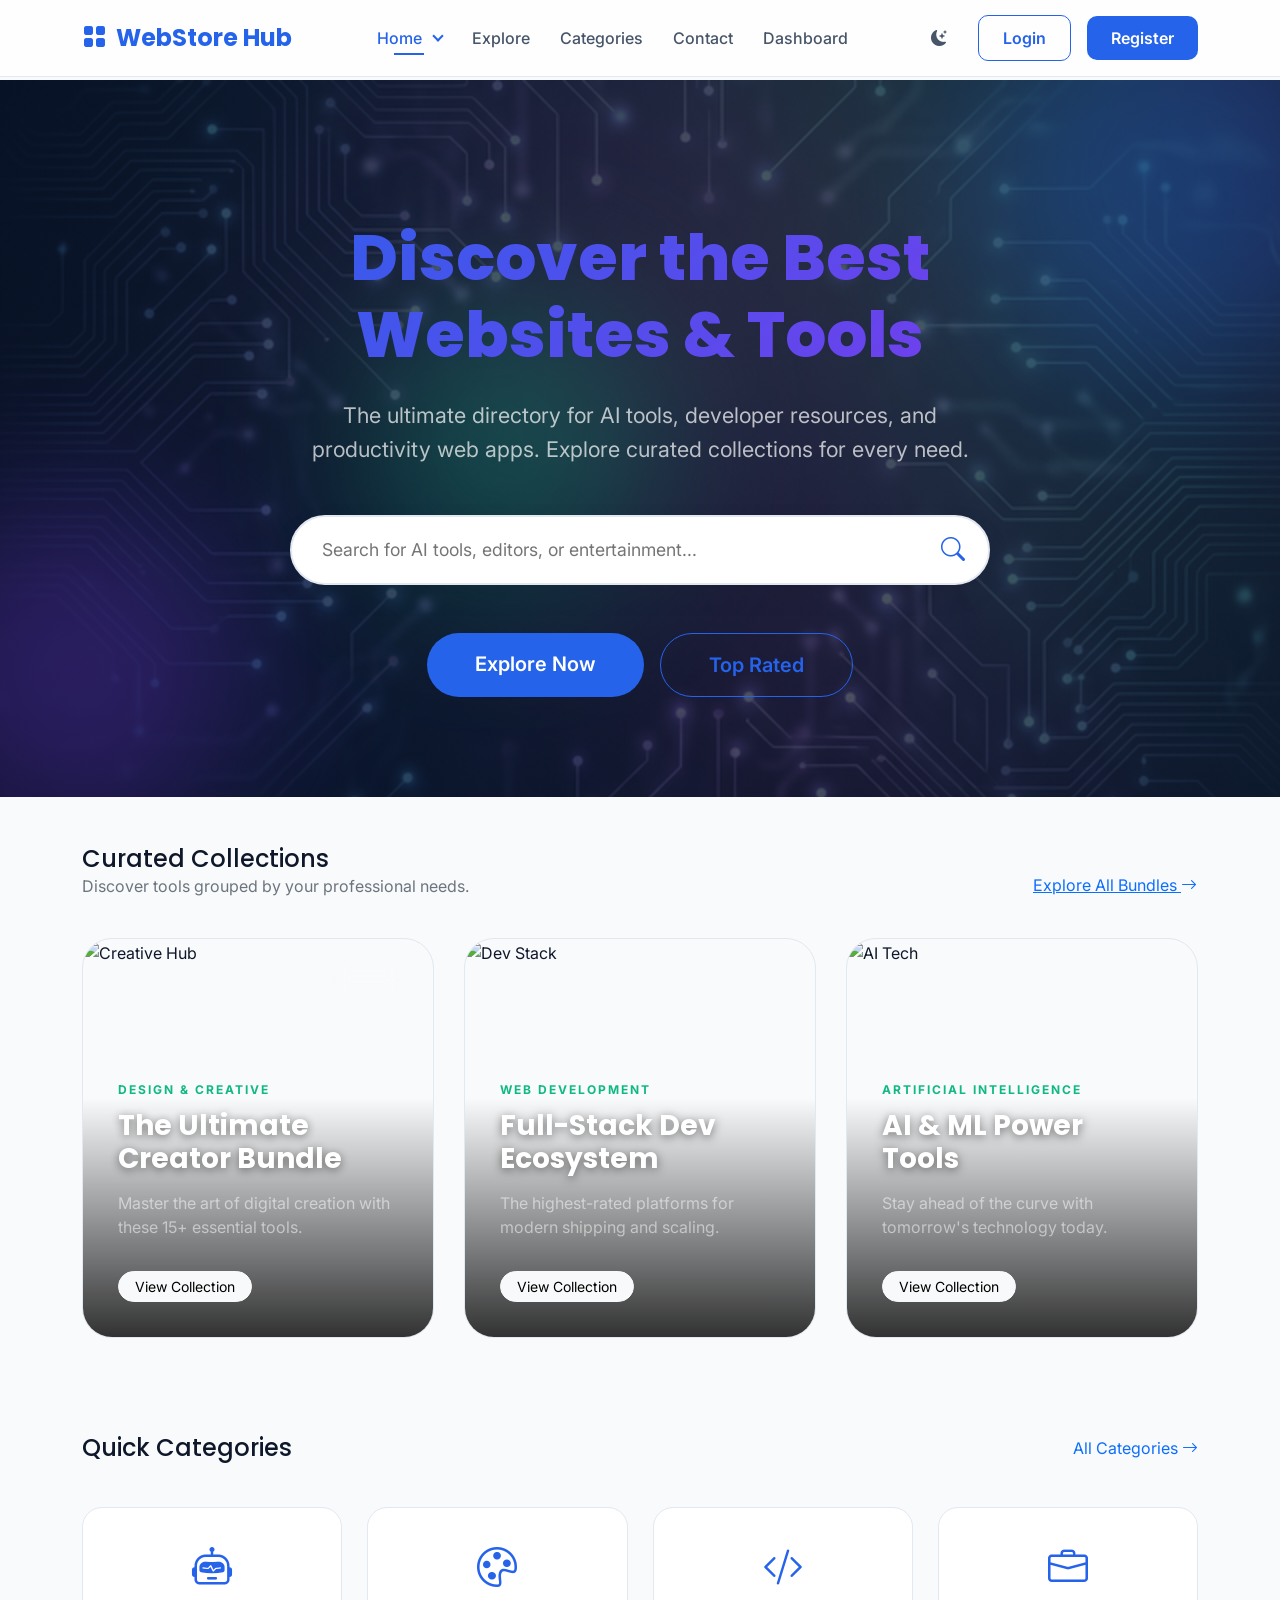
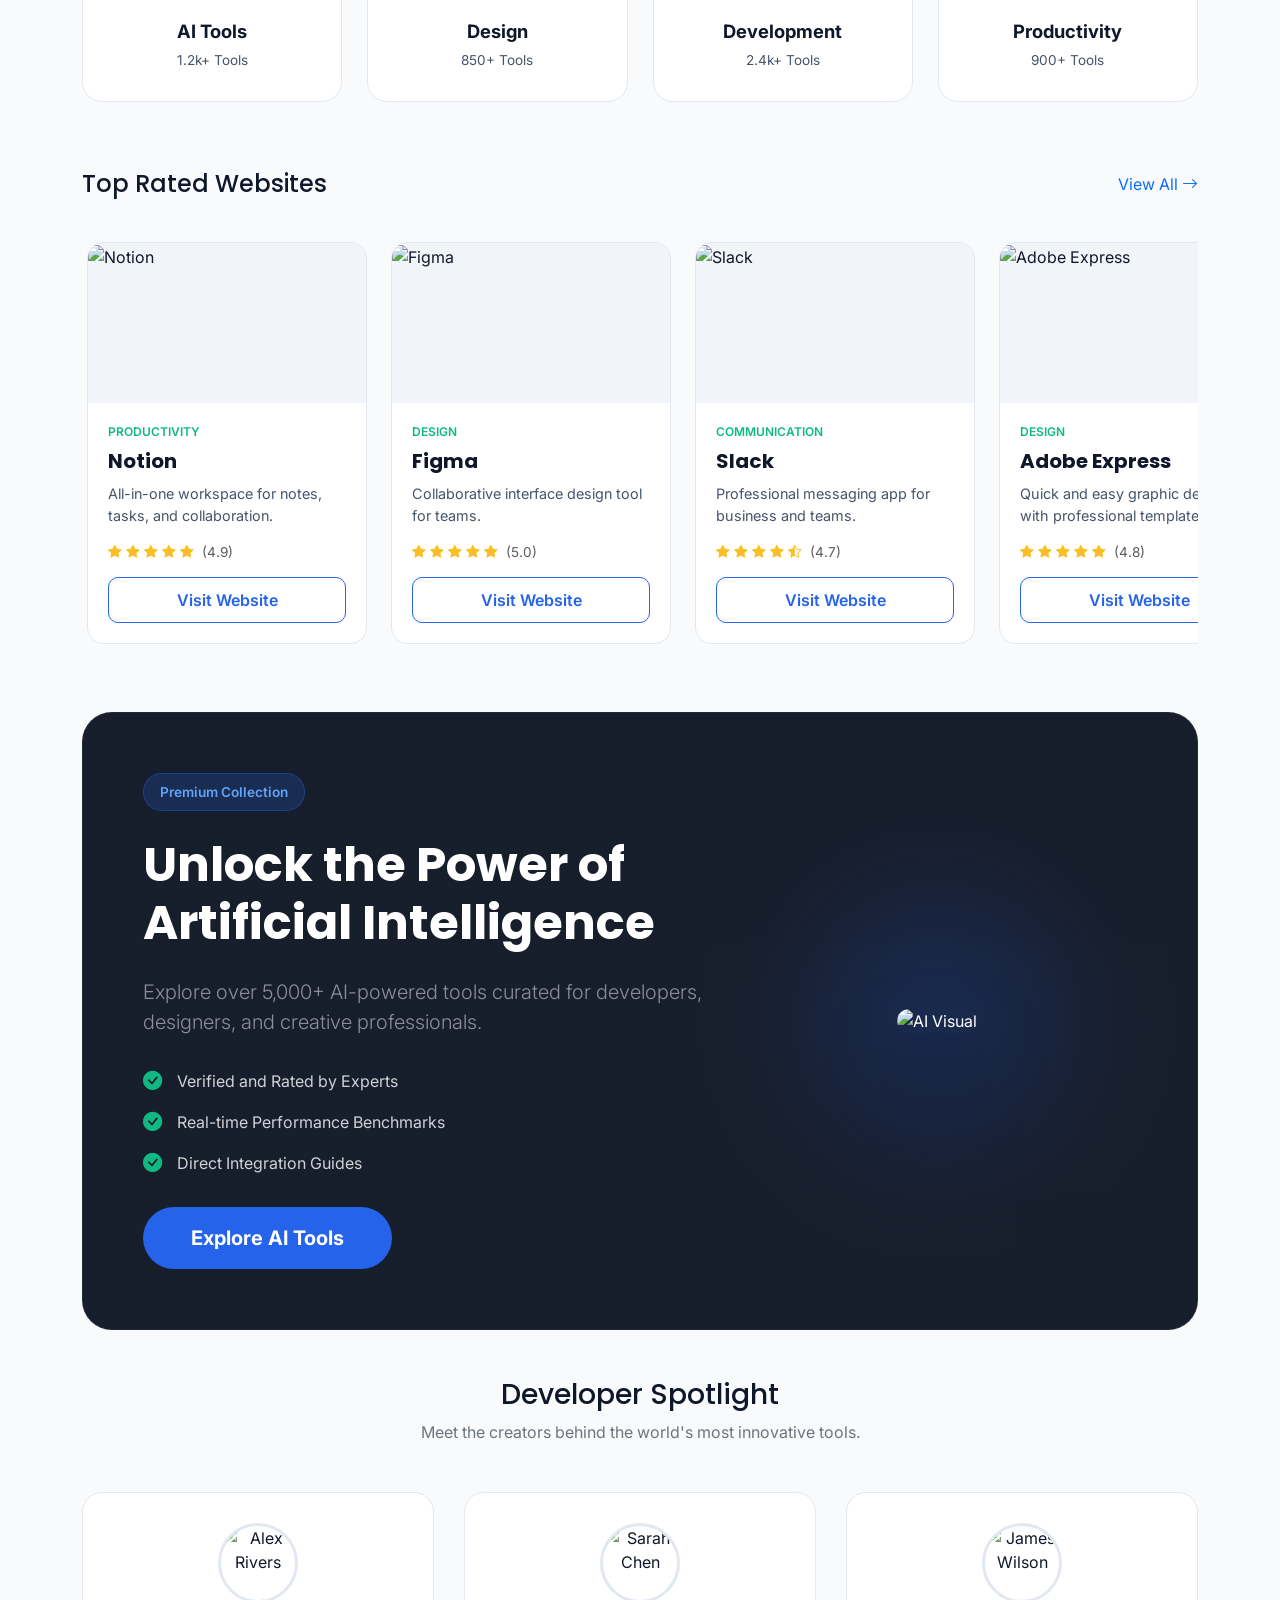
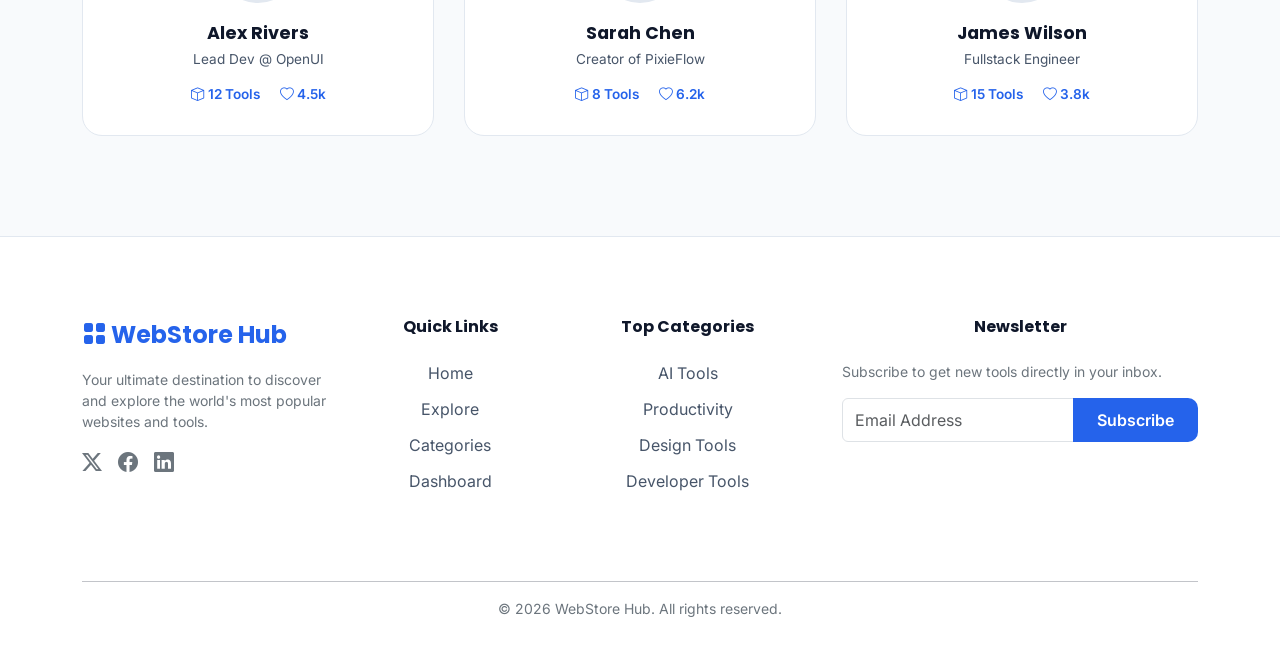
==== index.html @ 959d1f1b "Initial commit of WebStore Hub with Dark Mode and Premium UI" ====
<!DOCTYPE html>
<html lang="en" data-bs-theme="light">
<head>
    <meta charset="UTF-8">
    <meta name="viewport" content="width=device-width, initial-scale=1.0">
    <title>WebStore Hub | Play Store for Websites</title>
    <!-- Bootstrap 5 CSS -->
    <link href="https://cdn.jsdelivr.net/npm/bootstrap@5.3.0/dist/css/bootstrap.min.css" rel="stylesheet">
    <!-- Bootstrap Icons -->
    <link href="https://cdn.jsdelivr.net/npm/bootstrap-icons@1.11.1/font/bootstrap-icons.css" rel="stylesheet">
    <!-- Custom CSS -->
    <link rel="stylesheet" href="assets/css/style.css">
</head>
<body>

    <!-- Header -->
    <nav class="navbar navbar-expand-lg fixed-top">
        <div class="container">
            <a class="navbar-brand" href="index.html">
                <i class="bi bi-grid-fill"></i>
                WebStore Hub
            </a>
            
            <!-- Mobile Toggle -->
            <button class="navbar-toggler border-0" type="button" data-bs-toggle="offcanvas" data-bs-target="#offcanvasNavbar">
                <span class="navbar-toggler-icon"></span>
            </button>

            <!-- Desktop Nav -->
            <div class="collapse navbar-collapse" id="navbarNav">
                <ul class="navbar-nav mx-auto">
                    <li class="nav-item dropdown">
                        <a class="nav-link dropdown-toggle active" href="#" role="button" data-bs-toggle="dropdown" aria-expanded="false">
                            Home
                        </a>
                        <ul class="dropdown-menu border-0 shadow-sm">
                            <li><a class="dropdown-item" href="index.html">Home 1</a></li>
                            <li><a class="dropdown-item" href="home2.html">Home 2</a></li>
                        </ul>
                    </li>
                    <li class="nav-item"><a class="nav-link" href="explore.html">Explore</a></li>
                    <li class="nav-item"><a class="nav-link" href="categories.html">Categories</a></li>
                    <li class="nav-item"><a class="nav-link" href="contact.html">Contact</a></li>
                    <li class="nav-item"><a class="nav-link" href="dashboard.html">Dashboard</a></li>
                </ul>
                <div class="d-flex align-items-center gap-3">
                    <button class="btn btn-link nav-link px-0" id="themeToggle">
                        <i class="bi bi-moon-stars-fill"></i>
                    </button>
                    <a href="login.html" class="btn btn-outline-primary px-4">Login</a>
                    <a href="register.html" class="btn btn-primary px-4">Register</a>
                </div>
            </div>
        </div>
    </nav>

    <!-- Mobile Offcanvas Menu -->
    <div class="offcanvas offcanvas-end" tabindex="-1" id="offcanvasNavbar">
        <div class="offcanvas-header border-bottom">
            <h5 class="offcanvas-title fw-bold">WebStore Hub</h5>
            <button type="button" class="btn-close" data-bs-dismiss="offcanvas"></button>
        </div>
        <div class="offcanvas-body">
            <ul class="navbar-nav justify-content-end flex-grow-1 pe-3 mb-4">
                <li class="nav-item dropdown">
                    <a class="nav-link dropdown-toggle py-3 border-bottom" href="#" role="button" data-bs-toggle="dropdown" aria-expanded="false">
                        Home
                    </a>
                    <ul class="dropdown-menu border-0 shadow-sm bg-light">
                        <li><a class="dropdown-item" href="index.html">Home 1</a></li>
                        <li><a class="dropdown-item" href="home2.html">Home 2</a></li>
                    </ul>
                </li>
                <li class="nav-item"><a class="nav-link py-3 border-bottom" href="explore.html">Explore</a></li>
                <li class="nav-item"><a class="nav-link py-3 border-bottom" href="categories.html">Categories</a></li>
                <li class="nav-item"><a class="nav-link py-3 border-bottom" href="contact.html">Contact</a></li>
                <li class="nav-item"><a class="nav-link py-3 border-bottom" href="dashboard.html">Dashboard</a></li>
            </ul>
            <div class="d-grid gap-2">
                <a href="login.html" class="btn btn-outline-primary">Login</a>
                <a href="register.html" class="btn btn-primary">Register</a>
                <button class="btn btn-outline-secondary" id="offcanvasThemeToggle">
                    <i class="bi bi-moon-stars-fill me-2"></i> Toggle Dark / Light Mode
                </button>
            </div>
        </div>
    </div>

    <!-- Hero Section -->
    <section class="hero-section">
        <div class="blooming-background">
            <div class="bloom-blob blob-1"></div>
            <div class="bloom-blob blob-2"></div>
            <div class="bloom-blob blob-3"></div>
        </div>
        <div class="container zoom-in">
            <h1 class="hero-title">Discover the Best<br>Websites & Tools</h1>
            <p class="hero-subtitle">The ultimate directory for AI tools, developer resources, and productivity web apps. Explore curated collections for every need.</p>
            
            <div class="search-container mb-5">
                <input type="text" class="search-input" placeholder="Search for AI tools, editors, or entertainment...">
                <i class="bi bi-search search-icon"></i>
            </div>
            
            <div class="d-flex justify-content-center gap-3">
                <a href="explore.html" class="btn btn-primary btn-lg px-5 py-3 rounded-pill h6 mb-0">Explore Now</a>
                <button class="btn btn-outline-primary btn-lg px-5 py-3 rounded-pill h6 mb-0">Top Rated</button>
            </div>
        </div>
    </section>

    <!-- Main Content -->
    <main class="container">
        
        <!-- Featured Collections (Replaced Trending) -->
        <section class="py-5 mb-5 reveal">
            <div class="row align-items-end mb-4">
                <div class="col-md-8">
                    <h2 class="h4 m-0">Curated Collections</h2>
                    <p class="text-secondary mb-0">Discover tools grouped by your professional needs.</p>
                </div>
                <div class="col-md-4 text-md-end mt-3 mt-md-0">
                    <a href="explore.html" class="btn btn-link text-primary p-0 fw-600">Explore All Bundles <i class="bi bi-arrow-right"></i></a>
                </div>
            </div>
            
            <div class="collections-grid">
                <!-- Collection 1 -->
                <div class="collection-card">
                    <img src="https://images.unsplash.com/photo-1620641788421-7a1c342ea42e?w=800&auto=format&fit=crop" class="collection-img" alt="Creative Hub">
                    <span class="collection-badge">Popular</span>
                    <div class="collection-overlay">
                        <span class="collection-tag">Design & Creative</span>
                        <h3>The Ultimate Creator Bundle</h3>
                        <p class="text-white-50">Master the art of digital creation with these 15+ essential tools.</p>
                        <div class="d-flex align-items-center gap-2 mt-3">
                            <div class="btn btn-sm btn-light rounded-pill px-3">View Collection</div>
                        </div>
                    </div>
                </div>
                
                <!-- Collection 2 -->
                <div class="collection-card">
                    <img src="https://images.unsplash.com/photo-1555066931-4365d14bab8c?w=800&auto=format&fit=crop" class="collection-img" alt="Dev Stack">
                    <div class="collection-overlay">
                        <span class="collection-tag">Web Development</span>
                        <h3>Full-Stack Dev Ecosystem</h3>
                        <p class="text-white-50">The highest-rated platforms for modern shipping and scaling.</p>
                        <div class="d-flex align-items-center gap-2 mt-3">
                            <div class="btn btn-sm btn-light rounded-pill px-3">View Collection</div>
                        </div>
                    </div>
                </div>

                <!-- Collection 3 -->
                <div class="collection-card">
                    <img src="https://images.unsplash.com/photo-1677442136019-21780ecad995?w=800&auto=format&fit=crop" class="collection-img" alt="AI Tech">
                    <div class="collection-overlay">
                        <span class="collection-tag">Artificial Intelligence</span>
                        <h3>AI & ML Power Tools</h3>
                        <p class="text-white-50">Stay ahead of the curve with tomorrow's technology today.</p>
                        <div class="d-flex align-items-center gap-2 mt-3">
                            <div class="btn btn-sm btn-light rounded-pill px-3">View Collection</div>
                        </div>
                    </div>
                </div>
            </div>
        </section>

        <!-- New Section 1: Quick Categories -->
        <section class="mb-5 reveal">
            <div class="d-flex justify-content-between align-items-center mb-4">
                <h2 class="h4 m-0">Quick Categories</h2>
                <a href="categories.html" class="text-primary fw-600">All Categories <i class="bi bi-arrow-right"></i></a>
            </div>
            <div class="category-grid">
                <a href="#" class="category-card">
                    <i class="bi bi-robot"></i>
                    <div class="category-name">AI Tools</div>
                    <div class="category-count">1.2k+ Tools</div>
                </a>
                <a href="#" class="category-card">
                    <i class="bi bi-palette"></i>
                    <div class="category-name">Design</div>
                    <div class="category-count">850+ Tools</div>
                </a>
                <a href="#" class="category-card">
                    <i class="bi bi-code-slash"></i>
                    <div class="category-name">Development</div>
                    <div class="category-count">2.4k+ Tools</div>
                </a>
                <a href="#" class="category-card">
                    <i class="bi bi-briefcase"></i>
                    <div class="category-name">Productivity</div>
                    <div class="category-count">900+ Tools</div>
                </a>
            </div>
        </section>

        <!-- Top Rated Section -->
        <section class="mb-5 reveal">
            <div class="d-flex justify-content-between align-items-center mb-4">
                <h2 class="h4 m-0">Top Rated Websites</h2>
                <a href="explore.html" class="text-primary fw-600">View All <i class="bi bi-arrow-right"></i></a>
            </div>
            <div class="scroll-container">
                <!-- Card 1 -->
                <div class="website-card" onclick="location.href='website-details.html'">
                    <div class="card-img-wrapper">
                        <img src="https://images.unsplash.com/photo-1581291518633-83b4ebd1d83e?w=500&auto=format&fit=crop" class="card-img-top" alt="Notion">
                    </div>
                    <div class="card-body">
                        <div class="card-category">Productivity</div>
                        <h5 class="card-title">Notion</h5>
                        <p class="card-description">All-in-one workspace for notes, tasks, and collaboration.</p>
                        <div class="rating">
                            <i class="bi bi-star-fill"></i>
                            <i class="bi bi-star-fill"></i>
                            <i class="bi bi-star-fill"></i>
                            <i class="bi bi-star-fill"></i>
                            <i class="bi bi-star-fill"></i>
                            <span class="text-muted ms-1">(4.9)</span>
                        </div>
                        <button class="btn btn-outline-primary w-100">Visit Website</button>
                    </div>
                </div>
                <!-- Card 2 -->
                <div class="website-card" onclick="location.href='website-details.html'">
                    <div class="card-img-wrapper">
                        <img src="https://images.unsplash.com/photo-1611162617213-7d7a39e9b1d7?w=500&auto=format&fit=crop" class="card-img-top" alt="Figma">
                    </div>
                    <div class="card-body">
                        <div class="card-category">Design</div>
                        <h5 class="card-title">Figma</h5>
                        <p class="card-description">Collaborative interface design tool for teams.</p>
                        <div class="rating">
                            <i class="bi bi-star-fill"></i>
                            <i class="bi bi-star-fill"></i>
                            <i class="bi bi-star-fill"></i>
                            <i class="bi bi-star-fill"></i>
                            <i class="bi bi-star-fill"></i>
                            <span class="text-muted ms-1">(5.0)</span>
                        </div>
                        <button class="btn btn-outline-primary w-100">Visit Website</button>
                    </div>
                </div>
                <!-- Card 3 -->
                <div class="website-card" onclick="location.href='website-details.html'">
                    <div class="card-img-wrapper">
                        <img src="https://images.unsplash.com/photo-1563986768609-322da13575f3?w=500&auto=format&fit=crop" class="card-img-top" alt="Slack">
                    </div>
                    <div class="card-body">
                        <div class="card-category">Communication</div>
                        <h5 class="card-title">Slack</h5>
                        <p class="card-description">Professional messaging app for business and teams.</p>
                        <div class="rating">
                            <i class="bi bi-star-fill"></i>
                            <i class="bi bi-star-fill"></i>
                            <i class="bi bi-star-fill"></i>
                            <i class="bi bi-star-fill"></i>
                            <i class="bi bi-star-half"></i>
                            <span class="text-muted ms-1">(4.7)</span>
                        </div>
                        <button class="btn btn-outline-primary w-100">Visit Website</button>
                    </div>
                </div>
                <!-- Card 4 -->
                <div class="website-card" onclick="location.href='website-details.html'">
                    <div class="card-img-wrapper">
                        <img src="https://images.unsplash.com/photo-1626785774573-4b799315345d?w=500&auto=format&fit=crop" class="card-img-top" alt="Adobe Express">
                    </div>
                    <div class="card-body">
                        <div class="card-category">Design</div>
                        <h5 class="card-title">Adobe Express</h5>
                        <p class="card-description">Quick and easy graphic design with professional templates.</p>
                        <div class="rating">
                            <i class="bi bi-star-fill"></i>
                            <i class="bi bi-star-fill"></i>
                            <i class="bi bi-star-fill"></i>
                            <i class="bi bi-star-fill"></i>
                            <i class="bi bi-star-fill"></i>
                            <span class="text-muted ms-1">(4.8)</span>
                        </div>
                        <button class="btn btn-outline-primary w-100">Visit Website</button>
                    </div>
                </div>
                <!-- Card 5 -->
                <div class="website-card" onclick="location.href='website-details.html'">
                    <div class="card-img-wrapper">
                        <img src="https://images.unsplash.com/photo-1614680376593-902f74cf0d41?w=500&auto=format&fit=crop" class="card-img-top" alt="Spotify">
                    </div>
                    <div class="card-body">
                        <div class="card-category">Entertainment</div>
                        <h5 class="card-title">Spotify</h5>
                        <p class="card-description">Digital music service giving you access to millions of songs.</p>
                        <div class="rating">
                            <i class="bi bi-star-fill"></i>
                            <i class="bi bi-star-fill"></i>
                            <i class="bi bi-star-fill"></i>
                            <i class="bi bi-star-fill"></i>
                            <i class="bi bi-star-fill"></i>
                            <span class="text-muted ms-1">(4.9)</span>
                        </div>
                        <button class="btn btn-outline-primary w-100">Visit Website</button>
                    </div>
                </div>
            </div>
        </section>

        <!-- New Section 2: AI Feature Showcase -->
        <section class="mb-5 reveal">
            <div class="ai-showcase">
                <div class="showcase-visual"></div>
                <div class="row align-items-center position-relative" style="z-index: 2;">
                    <div class="col-lg-7">
                        <div class="ai-showcase-content">
                            <span class="showcase-badge">Premium Collection</span>
                            <h2>Unlock the Power of Artificial Intelligence</h2>
                            <p class="lead text-white-50">Explore over 5,000+ AI-powered tools curated for developers, designers, and creative professionals.</p>
                            <ul class="ai-feature-list">
                                <li><i class="bi bi-check-circle-fill"></i> Verified and Rated by Experts</li>
                                <li><i class="bi bi-check-circle-fill"></i> Real-time Performance Benchmarks</li>
                                <li><i class="bi bi-check-circle-fill"></i> Direct Integration Guides</li>
                            </ul>
                            <a href="explore.html" class="btn btn-primary btn-lg px-5 py-3 rounded-pill fw-bold">Explore AI Tools</a>
                        </div>
                    </div>
                    <div class="col-lg-5 text-center mt-5 mt-lg-0">
                        <div class="ai-image-container">
                            <img src="https://images.unsplash.com/photo-1675271591211-126ad94e495d?w=800&auto=format&fit=crop" alt="AI Visual" class="img-fluid floating-ai-img">
                            <div class="ai-glow-orb"></div>
                        </div>
                    </div>
                </div>
            </div>
        </section>


        <!-- New Section 3: Developer Spotlight -->
        <section class="mb-5 reveal">
            <div class="text-center mb-5">
                <h2 class="h3">Developer Spotlight</h2>
                <p class="text-secondary">Meet the creators behind the world's most innovative tools.</p>
            </div>
            <div class="spotlight-grid">
                <div class="creator-card float-spotlight">
                    <img src="https://images.unsplash.com/photo-1507003211169-0a1dd7228f2d?w=200&auto=format&fit=crop" class="creator-img" alt="Alex Rivers">
                    <h5 class="creator-name">Alex Rivers</h5>
                    <p class="creator-role">Lead Dev @ OpenUI</p>
                    <div class="creator-stats">
                        <span><i class="bi bi-box"></i> 12 Tools</span>
                        <span><i class="bi bi-heart"></i> 4.5k</span>
                    </div>
                </div>
                <div class="creator-card float-spotlight" style="animation-delay: -2s;">
                    <img src="https://images.unsplash.com/photo-1573496359142-b8d87734a5a2?w=200&auto=format&fit=crop" class="creator-img" alt="Sarah Chen">
                    <h5 class="creator-name">Sarah Chen</h5>
                    <p class="creator-role">Creator of PixieFlow</p>
                    <div class="creator-stats">
                        <span><i class="bi bi-box"></i> 8 Tools</span>
                        <span><i class="bi bi-heart"></i> 6.2k</span>
                    </div>
                </div>
                <div class="creator-card float-spotlight" style="animation-delay: -4s;">
                    <img src="https://images.unsplash.com/photo-1519085360753-af0119f7cbe7?w=200&auto=format&fit=crop" class="creator-img" alt="James Wilson">
                    <h5 class="creator-name">James Wilson</h5>
                    <p class="creator-role">Fullstack Engineer</p>
                    <div class="creator-stats">
                        <span><i class="bi bi-box"></i> 15 Tools</span>
                        <span><i class="bi bi-heart"></i> 3.8k</span>
                    </div>
                </div>
            </div>
        </section>
    </main>

    <!-- Footer -->
    <footer>
        <div class="container">
            <div class="row">
                <div class="col-lg-3 col-md-6 mb-4">
                    <a class="navbar-brand mb-3 d-inline-block" href="#">
                        <i class="bi bi-grid-fill"></i> WebStore Hub
                    </a>
                    <p class="text-secondary small">Your ultimate destination to discover and explore the world's most popular websites and tools.</p>
                    <div class="d-flex gap-3 fs-5 mt-3">
                        <a href="#" class="text-secondary"><i class="bi bi-twitter-x"></i></a>
                        <a href="#" class="text-secondary"><i class="bi bi-facebook"></i></a>
                        <a href="#" class="text-secondary"><i class="bi bi-linkedin"></i></a>
                    </div>
                </div>
                <div class="col-lg-2 col-md-6 mb-4">
                    <h5 class="footer-heading">Quick Links</h5>
                    <ul class="footer-links">
                        <li><a href="index.html">Home</a></li>
                        <li><a href="explore.html">Explore</a></li>
                        <li><a href="categories.html">Categories</a></li>
                        <li><a href="dashboard.html">Dashboard</a></li>
                    </ul>
                </div>
                <div class="col-lg-3 col-md-6 mb-4">
                    <h5 class="footer-heading">Top Categories</h5>
                    <ul class="footer-links">
                        <li><a href="#">AI Tools</a></li>
                        <li><a href="#">Productivity</a></li>
                        <li><a href="#">Design Tools</a></li>
                        <li><a href="#">Developer Tools</a></li>
                    </ul>
                </div>
                <div class="col-lg-4 col-md-6 mb-4">
                    <h5 class="footer-heading">Newsletter</h5>
                    <p class="text-secondary small mb-3">Subscribe to get new tools directly in your inbox.</p>
                    <div class="input-group mb-3">
                        <input type="text" class="form-control" placeholder="Email Address">
                        <button class="btn btn-primary" type="button">Subscribe</button>
                    </div>
                </div>
            </div>
            <hr class="mt-5 border-color">
            <p class="text-center text-secondary small mb-0">© 2026 WebStore Hub. All rights reserved.</p>
        </div>
    </footer>

    <!-- Back to Top -->
    <a href="#" class="back-to-top" id="backToTop">
        <i class="bi bi-chevron-up"></i>
    </a>

    <!-- Bootstrap Bundle JS -->
    <script src="https://cdn.jsdelivr.net/npm/bootstrap@5.3.0/dist/js/bootstrap.bundle.min.js"></script>
    <!-- Custom JS -->
    <script src="assets/js/main.js"></script>
</body>
</html>
---- assets/css/style.css ----
/* 
  WebStore Hub - Premium CSS 
  Theme: Play Store for Websites
  Author: Senior Frontend Developer
*/

@import url('https://fonts.googleapis.com/css2?family=Inter:wght@400;500;600&family=Poppins:wght@600;700&display=swap');

:root {
    /* Brand Colors */
    --brand-primary: #2563EB;
    --brand-secondary: #10B981;
    --brand-accent: #7C3AED;
    
    /* Light Mode */
    --bg-color: #F8FAFC;
    --card-bg: #FFFFFF;
    --border-color: #E2E8F0;
    --text-primary: #0F172A;
    --text-secondary: #475569;
    --nav-bg: rgba(255, 255, 255, 0.8);
    
    /* Spacing */
    --section-padding: 80px 0;
    --card-radius: 16px;
    --transition: all 0.3s cubic-bezier(0.4, 0, 0.2, 1);
}

.glass-card {
    background: var(--card-bg);
    border: 1px solid var(--border-color);
    border-radius: 24px;
    padding: 30px;
    transition: var(--transition);
}

[data-bs-theme="dark"] .glass-card {
    background: rgba(255, 255, 255, 0.03);
    backdrop-filter: blur(10px);
    border: 1px solid rgba(255, 255, 255, 0.05);
}

.glass-card:hover {
    transform: translateY(-10px);
    border-color: var(--brand-primary);
    box-shadow: 0 20px 40px rgba(0,0,0,0.2);
}

[data-bs-theme="dark"] {
    --bg-color: #0B1220;
    --card-bg: #111827;
    --border-color: #1F2937;
    --text-primary: #E5E7EB;
    --text-secondary: #94A3B8;
    --nav-bg: rgba(11, 18, 32, 0.8);
}

/* Fix Bootstrap subtle backgrounds in dark mode */
[data-bs-theme="dark"] .bg-light-subtle,
[data-bs-theme="dark"] .bg-dark-subtle {
    background-color: var(--bg-color) !important;
    border-top: 1px solid var(--border-color);
    border-bottom: 1px solid var(--border-color);
}

/* Global Form Visibility Fix for Dark Mode */
[data-bs-theme="dark"] .form-control,
[data-bs-theme="dark"] .form-select {
    background-color: rgba(255, 255, 255, 0.05) !important;
    border: 1px solid rgba(255, 255, 255, 0.1) !important;
    color: #FFFFFF !important;
}

[data-bs-theme="dark"] .form-control::placeholder {
    color: rgba(255, 255, 255, 0.5) !important;
}

[data-bs-theme="dark"] .form-control:focus,
[data-bs-theme="dark"] .form-select:focus {
    background-color: rgba(255, 255, 255, 0.08) !important;
    border-color: var(--brand-primary) !important;
    box-shadow: 0 0 0 0.25rem rgba(37, 99, 235, 0.25) !important;
}

/* Base Styles */
html, body {
    overflow-x: hidden;
    width: 100%;
}

body {
    font-family: 'Inter', sans-serif;
    background-color: var(--bg-color);
    color: var(--text-primary);
    transition: var(--transition);
    padding-top: 80px; /* Padding for fixed navbar */
}

.navbar {
    position: fixed;
    top: 0;
    left: 0;
    width: 100%;
}

h1, h2, h3, h4, h5, h6 {
    font-family: 'Poppins', sans-serif;
    font-weight: 700;
}

a {
    text-decoration: none;
    transition: var(--transition);
}

/* Header */
.navbar {
    background-color: var(--nav-bg);
    backdrop-filter: blur(10px);
    border-bottom: 1px solid var(--border-color);
    padding: 15px 0;
    z-index: 1050;
}

.navbar-brand {
    font-family: 'Poppins', sans-serif;
    font-weight: 700;
    font-size: 1.5rem;
    color: var(--brand-primary) !important;
    display: flex;
    align-items: center;
    gap: 10px;
}

.nav-link {
    font-weight: 500;
    color: var(--text-secondary) !important;
    position: relative;
    padding: 10px 15px !important;
    transition: var(--transition);
}

.nav-link::before {
    content: '';
    position: absolute;
    bottom: 5px;
    left: 50%;
    width: 0;
    height: 2px;
    background-color: var(--brand-primary);
    transition: var(--transition);
    transform: translateX(-50%);
}

.nav-link:hover::before, .nav-link.active::before {
    width: 30px;
}

.nav-link:hover, .nav-link.active {
    color: var(--brand-primary) !important;
}

/* Dropdown specific fixes */
.dropdown-toggle::after {
    display: inline-block;
    margin-left: 0.5em;
    vertical-align: 0.255em;
    content: "";
    border: none;
    width: 8px;
    height: 8px;
    border-right: 2px solid currentColor;
    border-bottom: 2px solid currentColor;
    transform: rotate(45deg);
    transition: transform 0.3s ease;
}

.dropdown-toggle.show::after {
    transform: rotate(-135deg) translateY(-2px) translateX(-2px);
}

.btn-primary {
    background-color: var(--brand-primary);
    border: none;
    padding: 10px 24px;
    border-radius: 10px;
    font-weight: 600;
    transition: var(--transition);
}

.btn-primary:hover {
    background-color: #1d4ed8;
    transform: translateY(-3px) scale(1.05);
    box-shadow: 0 10px 20px rgba(37, 99, 235, 0.3);
}

.btn-outline-primary {
    border-color: var(--brand-primary);
    color: var(--brand-primary);
    padding: 10px 24px;
    border-radius: 10px;
    font-weight: 600;
    transition: var(--transition);
}

.btn-outline-primary:hover {
    background-color: var(--brand-primary);
    border-color: var(--brand-primary);
    color: white !important;
    transform: translateY(-3px) scale(1.05);
    box-shadow: 0 10px 20px rgba(37, 99, 235, 0.2);
}

/* Hero Section */
/* Hero Section */
.hero-section {
    padding: 140px 0 100px;
    text-align: center;
    position: relative;
    overflow: hidden;
    background: linear-gradient(rgba(11, 18, 32, 0.7), rgba(11, 18, 32, 0.7)), 
                url('../images/hero_tech_bg.png');
    background-size: cover;
    background-position: center;
    background-attachment: fixed;
}

.blooming-background {
    position: absolute;
    top: 0;
    left: 0;
    width: 100%;
    height: 100%;
    z-index: 1;
    overflow: hidden;
    pointer-events: none;
}

.bloom-blob {
    position: absolute;
    border-radius: 50%;
    filter: blur(80px);
    opacity: 0.3;
    animation: bloom 12s infinite alternate ease-in-out;
}

.blob-1 {
    width: 400px;
    height: 400px;
    background: var(--brand-primary);
    top: -100px;
    right: -100px;
    animation-delay: 0s;
}

.blob-2 {
    width: 350px;
    height: 350px;
    background: var(--brand-accent);
    bottom: -50px;
    left: -100px;
    animation-delay: -4s;
}

.blob-3 {
    width: 300px;
    height: 300px;
    background: var(--brand-secondary);
    top: 50%;
    left: 40%;
    transform: translate(-50%, -50%);
    animation-delay: -8s;
}

@keyframes bloom {
    0% { transform: scale(1) translate(0, 0); opacity: 0.2; }
    50% { transform: scale(1.3) translate(20px, -30px); opacity: 0.4; }
    100% { transform: scale(1) translate(-20px, 30px); opacity: 0.2; }
}

.hero-section .container {
    position: relative;
    z-index: 2;
}

.hero-title {
    font-size: 4rem;
    line-height: 1.2;
    font-weight: 800;
    margin-bottom: 24px;
    background: linear-gradient(135deg, var(--brand-primary), var(--brand-accent), var(--brand-secondary));
    background-size: 200% auto;
    background-clip: text;
    -webkit-background-clip: text;
    -webkit-text-fill-color: transparent;
    animation: gradientText 8s linear infinite;
}

@keyframes gradientText {
    0% { background-position: 0% 50%; }
    50% { background-position: 100% 50%; }
    100% { background-position: 0% 50%; }
}

.hero-subtitle {
    font-size: 1.35rem;
    color: rgba(255, 255, 255, 0.7);
    max-width: 700px;
    margin: 0 auto 48px;
    line-height: 1.6;
}

/* Glassmorphism for Hero Search */
.search-container {
    max-width: 750px;
    margin: 0 auto;
    position: relative;
    backdrop-filter: blur(10px);
    border-radius: 50px;
}

.search-input {
    width: 100%;
    padding: 22px 35px;
    padding-right: 70px;
    border-radius: 50px;
    border: 1px solid rgba(255, 255, 255, 0.2);
    background-color: rgba(255, 255, 255, 0.5);
    color: var(--text-primary);
    font-size: 1.15rem;
    box-shadow: 0 15px 35px rgba(0,0,0,0.05);
    transition: var(--transition);
}

[data-bs-theme="dark"] .search-input {
    background-color: rgba(255, 255, 255, 0.05);
    border-color: rgba(255, 255, 255, 0.1);
    color: #FFFFFF;
}

.search-input:focus {
    outline: none;
    background-color: var(--card-bg);
    border-color: var(--brand-primary);
    box-shadow: 0 15px 40px rgba(37, 99, 235, 0.15);
}

.search-container {
    max-width: 700px;
    margin: 0 auto;
    position: relative;
}

.search-input {
    width: 100%;
    padding: 20px 30px;
    padding-right: 60px;
    border-radius: 50px;
    border: 2px solid var(--border-color);
    background-color: var(--card-bg);
    color: var(--text-primary);
    font-size: 1.1rem;
    box-shadow: 0 10px 30px rgba(0,0,0,0.05);
    transition: var(--transition);
}

.search-input:focus {
    outline: none;
    border-color: var(--brand-primary);
    box-shadow: 0 10px 30px rgba(37, 99, 235, 0.1);
}

.search-icon {
    position: absolute;
    right: 25px;
    top: 50%;
    transform: translateY(-50%);
    color: var(--brand-primary);
    font-size: 1.5rem;
}

/* Horizontal Scroll Rows (Play Store Style) */
.scroll-container {
    display: flex;
    overflow-x: auto;
    gap: 24px;
    padding: 20px 5px;
    scrollbar-width: none; /* Firefox */
    -ms-overflow-style: none; /* IE/Edge */
}

.scroll-container::-webkit-scrollbar {
    display: none; /* Chrome/Safari */
}

.website-card {
    min-width: 280px;
    max-width: 280px;
    background-color: var(--card-bg);
    border: 1px solid var(--border-color);
    border-radius: var(--card-radius);
    overflow: hidden;
    transition: var(--transition);
    cursor: pointer;
}

/* When inside a Bootstrap grid column, cards must fill the column width */
[class*="col-"] .website-card {
    min-width: 0;
    max-width: 100%;
    width: 100%;
}

.website-card:hover {
    transform: translateY(-10px);
    box-shadow: 0 20px 40px rgba(0,0,0,0.1);
    border-color: var(--brand-primary);
}

.card-img-wrapper {
    width: 100%;
    height: 160px;
    overflow: hidden;
    position: relative;
    background-color: #f1f5f9;
}

.card-img-top {
    width: 100%;
    height: 100%;
    object-fit: cover;
    transition: transform 0.6s cubic-bezier(0.165, 0.84, 0.44, 1);
}

.website-card:hover .card-img-top {
    transform: scale(1.1);
}

.card-img-wrapper::after {
    content: '';
    position: absolute;
    top: 0;
    left: 0;
    width: 100%;
    height: 100%;
    background: linear-gradient(to bottom, transparent, rgba(0,0,0,0.1));
    opacity: 0;
    transition: opacity 0.3s ease;
}

.website-card:hover .card-img-wrapper::after {
    opacity: 1;
}

.card-body {
    padding: 20px;
}

.card-category {
    font-size: 0.75rem;
    font-weight: 600;
    text-transform: uppercase;
    color: var(--brand-secondary);
    margin-bottom: 8px;
}

.card-title {
    font-size: 1.25rem;
    margin-bottom: 10px;
}

.card-description {
    font-size: 0.9rem;
    color: var(--text-secondary);
    margin-bottom: 15px;
    display: -webkit-box;
    -webkit-line-clamp: 2;
    line-clamp: 2;
    -webkit-box-orient: vertical;
    overflow: hidden;
}

.rating {
    color: #fbbf24;
    font-size: 0.85rem;
    margin-bottom: 15px;
}

/* Animations */
.reveal {
    opacity: 0;
    transform: translateY(30px);
    transition: all 0.8s ease-out;
}

.reveal.active {
    opacity: 1;
    transform: translateY(0);
}

.fade-in { animation: fadeIn 1s ease-in; }
.slide-up { animation: slideUp 0.8s ease-out; }
.zoom-in { animation: zoomIn 0.6s ease-out; }

@keyframes fadeIn {
    from { opacity: 0; }
    to { opacity: 1; }
}

@keyframes slideUp {
    from { opacity: 0; transform: translateY(50px); }
    to { opacity: 1; transform: translateY(0); }
}

@keyframes zoomIn {
    from { opacity: 0; transform: scale(0.9); }
    to { opacity: 1; transform: scale(1); }
}

/* Footer */
footer {
    padding: 80px 0 40px;
    background-color: var(--card-bg);
    border-top: 1px solid var(--border-color);
    margin-top: 100px;
}

.footer-heading {
    font-size: 1rem;
    margin-bottom: 25px;
    text-align: center;
}

.footer-links {
    list-style: none;
    padding: 0;
    text-align: center;
}

.footer-links li {
    margin-bottom: 12px;
}

.footer-links a {
    color: var(--text-secondary);
}

.footer-links a:hover {
    color: var(--brand-primary);
}

.back-to-top {
    position: fixed;
    bottom: 30px;
    right: 30px;
    width: 50px;
    height: 50px;
    background-color: var(--brand-primary);
    color: white;
    border-radius: 50%;
    display: none;
    align-items: center;
    justify-content: center;
    box-shadow: 0 10px 20px rgba(37, 99, 235, 0.3);
    z-index: 1000;
}

/* Quick Categories Section */
.category-grid {
    display: grid;
    grid-template-columns: repeat(auto-fit, minmax(240px, 1fr));
    gap: 25px;
    padding: 20px 0;
}

.category-card {
    background: var(--card-bg);
    border: 1px solid var(--border-color);
    border-radius: 20px;
    padding: 30px;
    text-align: center;
    transition: var(--transition);
    text-decoration: none;
    color: var(--text-primary);
    position: relative;
    overflow: hidden;
}

.category-card::before {
    content: '';
    position: absolute;
    top: 0;
    left: 0;
    width: 100%;
    height: 100%;
    background: linear-gradient(135deg, var(--brand-primary), var(--brand-accent));
    opacity: 0;
    transition: opacity 0.4s ease;
    z-index: 1;
}

.category-card:hover::before {
    opacity: 0.05;
}

.category-card:hover {
    transform: translateY(-8px);
    border-color: var(--brand-primary);
    box-shadow: 0 15px 35px rgba(37, 99, 235, 0.1);
}

.category-card i {
    font-size: 2.5rem;
    color: var(--brand-primary);
    margin-bottom: 20px;
    display: block;
    transition: transform 0.4s ease;
}

.category-card:hover i {
    transform: scale(1.2) rotate(-5deg);
}

.category-name {
    font-size: 1.15rem;
    font-weight: 700;
    margin-bottom: 5px;
}

.category-count {
    font-size: 0.85rem;
    color: var(--text-secondary);
}

/* AI Showcase Section */
.ai-showcase {
    background: linear-gradient(rgba(11, 18, 32, 0.95), rgba(11, 18, 32, 0.95)), 
                url('https://images.unsplash.com/photo-1677442136019-21780ecad995?w=1200&auto=format&fit=crop');
    background-size: cover;
    background-position: center;
    border-radius: 30px;
    padding: 60px;
    color: white;
    position: relative;
    overflow: hidden;
    margin-top: 40px;
    border: 1px solid rgba(255, 255, 255, 0.05);
}

.ai-image-container {
    position: relative;
    display: flex;
    justify-content: center;
    align-items: center;
}

.floating-ai-img {
    position: relative;
    z-index: 2;
    border-radius: 20px;
    box-shadow: 0 30px 60px rgba(0,0,0,0.5);
    animation: floatAI 6s infinite ease-in-out;
    max-width: 100%;
}

.ai-glow-orb {
    position: absolute;
    width: 300px;
    height: 300px;
    background: radial-gradient(circle, var(--brand-primary) 0%, transparent 70%);
    filter: blur(50px);
    opacity: 0.4;
    z-index: 1;
    animation: pulseGlow 4s infinite alternate ease-in-out;
}

@keyframes floatAI {
    0%, 100% { transform: translateY(0) rotate(0deg); }
    50% { transform: translateY(-20px) rotate(2deg); }
}

@keyframes pulseGlow {
    from { transform: scale(1); opacity: 0.3; }
    to { transform: scale(1.3); opacity: 0.6; }
}

.ai-showcase-content {
    max-width: 600px;
    position: relative;
    z-index: 2;
}

.showcase-badge {
    background: rgba(37, 99, 235, 0.2);
    border: 1px solid rgba(37, 99, 235, 0.4);
    color: #60a5fa;
    padding: 8px 16px;
    border-radius: 50px;
    font-size: 0.85rem;
    font-weight: 600;
    display: inline-block;
    margin-bottom: 25px;
}

.ai-showcase h2 {
    font-size: 3rem;
    margin-bottom: 25px;
    line-height: 1.2;
}

.ai-feature-list {
    list-style: none;
    padding: 0;
    margin: 30px 0;
}

.ai-feature-list li {
    display: flex;
    align-items: center;
    gap: 15px;
    margin-bottom: 12px;
    color: rgba(255, 255, 255, 0.8);
}

.ai-feature-list i {
    color: var(--brand-secondary);
    font-size: 1.2rem;
}



/* AI Spotlight Section */
.spotlight-section {
    padding: 100px 0;
}

/* AI Spotlight Image Holder */
.spotlight-image-holder {
    position: relative;
    display: flex;
    justify-content: center;
    align-items: center;
}

.floating-ai-img {
    animation: floatVertical 6s infinite ease-in-out;
    border-radius: 30px;
    box-shadow: 0 40px 80px rgba(0,0,0,0.4);
    position: relative;
    z-index: 2;
}

.ai-glow-orb {
    position: absolute;
    width: 350px;
    height: 350px;
    background: radial-gradient(circle, var(--brand-primary) 0%, transparent 70%);
    filter: blur(60px);
    opacity: 0.3;
    z-index: 1;
    animation: pulseOrb 4s infinite alternate ease-in-out;
}

@keyframes floatVertical {
    0%, 100% { transform: translateY(0); }
    50% { transform: translateY(-30px); }
}

@keyframes pulseOrb {
    from { transform: scale(1); opacity: 0.2; }
    to { transform: scale(1.4); opacity: 0.5; }
}

/* Grid Exploration Section */
.grid-exploration {
    display: grid;
    grid-template-columns: repeat(3, 1fr);
    grid-template-rows: repeat(2, 250px);
    gap: 20px;
}

.grid-item {
    position: relative;
    border-radius: 24px;
    overflow: hidden;
    cursor: pointer;
}

.grid-item img {
    width: 100%;
    height: 100%;
    object-fit: cover;
    transition: transform 0.6s ease;
}

.grid-item.large {
    grid-row: span 2;
}

.grid-content {
    position: absolute;
    inset: 0;
    background: linear-gradient(to top, rgba(0,0,0,0.8), transparent);
    display: flex;
    flex-direction: column;
    justify-content: flex-end;
    padding: 30px;
    color: white;
}

.grid-item:hover img {
    transform: scale(1.1);
}

/* Impact Globe Visual */
.impact-globe-visual {
    position: relative;
    border-radius: 40px;
    overflow: hidden;
}

.animate-pulse {
    animation: pulseGlow 5s infinite alternate ease-in-out;
}

@keyframes pulseGlow {
    from { filter: brightness(1) contrast(1); }
    to { filter: brightness(1.2) contrast(1.1) drop-shadow(0 0 20px rgba(37, 99, 235, 0.4)); }
}

/* Glass Showcase Section */
.glass-showcase {
    background: rgba(255, 255, 255, 0.03);
    backdrop-filter: blur(15px);
    box-shadow: 0 50px 100px rgba(0,0,0,0.1);
}

.code-preview {
    font-family: 'Courier New', Courier, monospace;
    font-size: 0.9rem;
    line-height: 1.6;
    box-shadow: inset 0 0 20px rgba(0,0,0,0.5);
}

@media (max-width: 991px) {
    .grid-exploration {
        grid-template-columns: repeat(2, 1fr);
        grid-template-rows: auto;
    }
    .grid-item.large {
        grid-row: span 1;
    }
}

@media (max-width: 768px) {
    .grid-exploration {
        grid-template-columns: 1fr;
    }
}

/* Creator Spotlight */
.spotlight-grid {
    display: grid;
    grid-template-columns: repeat(auto-fit, minmax(300px, 1fr));
    gap: 30px;
}

.creator-card {
    background: var(--card-bg);
    border: 1px solid var(--border-color);
    border-radius: 20px;
    padding: 30px;
    transition: var(--transition);
    display: flex;
    flex-direction: column;
    align-items: center;
    text-align: center;
}

.creator-card:hover {
    transform: translateY(-5px);
    box-shadow: 0 15px 30px rgba(0,0,0,0.05);
}

.creator-img {
    width: 80px;
    height: 80px;
    border-radius: 50%;
    object-fit: cover;
    margin-bottom: 20px;
    border: 3px solid var(--border-color);
    transition: var(--transition);
}

.creator-card:hover .creator-img {
    border-color: var(--brand-primary);
    transform: scale(1.1);
}

.creator-name {
    font-weight: 700;
    font-size: 1.1rem;
    margin-bottom: 5px;
}

.creator-role {
    font-size: 0.85rem;
    color: var(--text-secondary);
    margin-bottom: 15px;
}

.creator-stats {
    display: flex;
    gap: 20px;
    font-size: 0.85rem;
    color: var(--brand-primary);
    font-weight: 600;
}

/* Floating animation for Spotlight */
.float-spotlight {
    animation: floatingCreator 6s infinite ease-in-out;
}

@keyframes floatingCreator {
    0%, 100% { transform: translateY(0); }
    50% { transform: translateY(-10px); }
}

@media (max-width: 991px) {
    .ai-showcase {
        padding: 40px 30px;
        text-align: center;
    }
    .ai-showcase h2 {
        font-size: 2.2rem;
    }
    .ai-feature-list li {
        justify-content: center;
    }
}

/* Featured Collections Section */
.collections-grid {
    display: grid;
    grid-template-columns: repeat(auto-fit, minmax(350px, 1fr));
    gap: 30px;
    margin-top: 40px;
}

.collection-card {
    height: 400px;
    border-radius: 30px;
    overflow: hidden;
    position: relative;
    cursor: pointer;
    border: 1px solid var(--border-color);
    transition: var(--transition);
}

.collection-img {
    width: 100%;
    height: 100%;
    object-fit: cover;
    transition: transform 0.8s cubic-bezier(0.165, 0.84, 0.44, 1);
}

.collection-overlay {
    position: absolute;
    inset: 0;
    background: linear-gradient(to top, rgba(0,0,0,0.8) 0%, transparent 60%);
    padding: 35px;
    display: flex;
    flex-direction: column;
    justify-content: flex-end;
    color: white;
}

.collection-tag {
    font-size: 0.75rem;
    font-weight: 700;
    text-transform: uppercase;
    letter-spacing: 2px;
    color: var(--brand-secondary);
    margin-bottom: 10px;
}

.collection-card h3 {
    font-size: 1.75rem;
    margin-bottom: 15px;
    text-shadow: 0 2px 10px rgba(0,0,0,0.5);
}

.collection-card:hover {
    transform: translateY(-15px);
    box-shadow: 0 30px 60px rgba(0,0,0,0.2);
    border-color: var(--brand-primary);
}

.collection-card:hover .collection-img {
    transform: scale(1.1);
}

.collection-badge {
    position: absolute;
    top: 25px;
    right: 25px;
    background: rgba(255,255,255,0.1);
    backdrop-filter: blur(10px);
    border: 1px solid rgba(255,255,255,0.2);
    padding: 5px 15px;
    border-radius: 50px;
    font-size: 0.8rem;
    font-weight: 600;
}

@media (max-width: 768px) {
    .collection-card {
        height: 300px;
    }
}

/* Dashboard Styles */
.sidebar {
    height: calc(100vh - 80px);
    background-color: var(--card-bg);
    border-right: 1px solid var(--border-color);
    padding: 30px 20px;
}

.sidebar i { font-size: 1.25rem; }

/* Explore Page New Sections */
.explore-featured-row {
    display: grid;
    grid-template-columns: 2fr 1fr;
    gap: 24px;
}

.featured-wide-card {
    height: 350px;
    border-radius: 24px;
    overflow: hidden;
    position: relative;
    cursor: pointer;
}

.featured-bg {
    width: 100%;
    height: 100%;
    object-fit: cover;
    transition: transform 0.8s ease;
}

.featured-content {
    position: absolute;
    inset: 0;
    background: linear-gradient(to right, rgba(0,0,0,0.8), transparent);
    padding: 40px;
    display: flex;
    flex-direction: column;
    justify-content: center;
    color: white;
}

.featured-wide-card:hover .featured-bg { transform: scale(1.05); }

.feat-badge {
    background: var(--brand-primary);
    color: white;
    padding: 6px 14px;
    border-radius: 50px;
    font-size: 0.75rem;
    font-weight: 700;
    width: fit-content;
    margin-bottom: 15px;
}

.feat-mini-card {
    background: var(--card-bg);
    border: 1px solid var(--border-color);
    border-radius: 20px;
    padding: 20px;
    display: flex;
    align-items: center;
    gap: 15px;
    transition: var(--transition);
    cursor: pointer;
}

.feat-mini-card img {
    width: 60px;
    height: 60px;
    border-radius: 12px;
    object-fit: cover;
}

.feat-mini-card:hover { border-color: var(--brand-primary); transform: translateX(10px); }

/* Upcoming Section */
.upcoming-item {
    display: flex;
    flex-direction: column;
    align-items: center;
    gap: 10px;
}

.up-icon {
    width: 50px;
    height: 50px;
    border-radius: 50%;
    display: flex;
    align-items: center;
    justify-content: center;
    color: var(--brand-primary);
    font-size: 1.2rem;
}

.decor-circle {
    position: absolute;
    width: 300px;
    height: 300px;
    background: var(--brand-primary);
    filter: blur(100px);
    opacity: 0.1;
    top: -100px;
    right: -100px;
}

/* Community Favorites */
.community-highlight-card {
    height: 280px;
    border-radius: 24px;
    overflow: hidden;
    position: relative;
    cursor: pointer;
}

.community-highlight-card img {
    width: 100%;
    height: 100%;
    object-fit: cover;
}

.comm-overlay {
    position: absolute;
    inset: 0;
    background: linear-gradient(to top, rgba(0,0,0,0.9), transparent);
    padding: 30px;
    display: flex;
    flex-direction: column;
    justify-content: flex-end;
    color: white;
    transition: var(--transition);
}

.community-highlight-card:hover .comm-overlay { padding-bottom: 40px; }

/* Responsive adjustments for Explore */
@media (max-width: 991px) {
    .explore-featured-row { grid-template-columns: 1fr; }
    .featured-wide-card { height: 300px; }
}

/* --- Apps Category Specific Styles --- */
.category-list-item {
    transition: all 0.3s ease;
    cursor: pointer;
    background: var(--card-bg);
}

.category-list-item:hover {
    border-color: var(--brand-primary) !important;
    background: rgba(37, 99, 235, 0.02);
    transform: translateX(5px);
}

.industry-spotlight-card {
    background: linear-gradient(rgba(15, 23, 42, 0.85), rgba(30, 27, 75, 0.85)), 
                url('https://images.unsplash.com/photo-1451187580459-43490279c0fa?w=1200&auto=format&fit=crop');
    background-size: cover;
    background-position: center;
    background-attachment: fixed;
    position: relative;
    overflow: hidden;
}

[data-bs-theme="dark"] .industry-spotlight-card {
    background: linear-gradient(rgba(17, 24, 39, 0.9), rgba(30, 27, 75, 0.9)), 
                url('https://images.unsplash.com/photo-1451187580459-43490279c0fa?w=1200&auto=format&fit=crop');
    background-size: cover;
    background-position: center;
    background-attachment: fixed;
    border: 1px solid rgba(255, 255, 255, 0.05);
}

.industry-spotlight-card::before {
    content: '';
    position: absolute;
    top: -50%;
    right: -20%;
    width: 300px;
    height: 300px;
    background: radial-gradient(circle, rgba(37, 99, 235, 0.1) 0%, transparent 70%);
    z-index: 1;
}

.specialized-card {
    background: var(--card-bg);
    border: 1px solid var(--border-color) !important;
    transition: var(--transition);
}

.specialized-card:hover {
    border-color: var(--brand-primary) !important;
    box-shadow: 0 15px 30px rgba(0,0,0,0.05);
}

.rounded-4 { border-radius: 1.5rem !important; }
.rounded-5 { border-radius: 2rem !important; }

/* Navigation Dropdown Styles */
.dropdown-menu {
    border-radius: 16px;
    padding: 8px;
    margin-top: 15px !important;
    background-color: var(--card-bg);
    border: 1px solid var(--border-color);
    box-shadow: 0 10px 40px rgba(0,0,0,0.1);
    animation: dropdownFade 0.3s cubic-bezier(0.165, 0.84, 0.44, 1);
    backdrop-filter: blur(15px);
}

[data-bs-theme="dark"] .dropdown-menu {
    background-color: rgba(17, 24, 39, 0.95);
    border-color: rgba(255, 255, 255, 0.05);
}

.dropdown-item {
    border-radius: 10px;
    padding: 10px 20px;
    font-weight: 500;
    color: var(--text-secondary);
    transition: var(--transition);
}

.dropdown-item:hover {
    background-color: rgba(37, 99, 235, 0.08);
    color: var(--brand-primary);
    transform: translateX(8px);
}

@keyframes dropdownFade {
    from { opacity: 0; transform: translateY(15px); }
    to { opacity: 1; transform: translateY(0); }
}

/* Mobile Adaptations */
@media (max-width: 768px) {
    .btn-lg {
        padding: 12px 24px !important;
        font-size: 0.9rem !important;
    }
    .category-filters .btn {
        padding: 6px 14px !important;
        font-size: 0.75rem !important;
    }
    .hero-title { font-size: 2.2rem; }
    .hero-section { padding: 100px 0 60px; }
    .hero-subtitle { font-size: 1.1rem; margin-bottom: 30px; }
    .ai-showcase { padding: 30px; border-radius: 20px; }
    .ai-showcase h2 { font-size: 2rem; }
    .search-input { padding: 15px 20px; font-size: 1rem; }
    .search-icon { right: 15px; }
    
    /* Fix fixed background issue on mobile */
    .hero-section, .ai-showcase, .industry-spotlight-card {
        background-attachment: scroll !important;
    }
}

@media (max-width: 480px) {
    .hero-title { font-size: 1.8rem; }
    .collections-grid { grid-template-columns: 1fr; }
    .collection-card { height: 300px; }
}

/* 3D Industry Scene */
.industry-3d-scene-wrapper {
    perspective: 2000px;
    height: 450px;
    display: flex;
    align-items: center;
    justify-content: center;
    position: relative;
    overflow: hidden;
    max-width: 100%;
}

.industry-3d-scene {
    width: 200px;
    height: 120px;
    position: relative;
    transform-style: preserve-3d;
    animation: industryRotate 20s infinite linear;
}

.industry-3d-card {
    position: absolute;
    width: 200px;
    height: 120px;
    background: rgba(255, 255, 255, 0.05);
    backdrop-filter: blur(15px);
    border: 1px solid rgba(255, 255, 255, 0.1);
    border-radius: 20px;
    display: flex;
    flex-direction: column;
    align-items: center;
    justify-content: center;
    color: white;
    text-align: center;
    backface-visibility: hidden;
    box-shadow: 0 10px 30px rgba(0,0,0,0.3);
}

.industry-3d-card i {
    font-size: 2rem;
    margin-bottom: 8px;
    background: linear-gradient(135deg, var(--brand-primary), var(--brand-accent));
    -webkit-background-clip: text;
    background-clip: text;
    -webkit-text-fill-color: transparent;
}

.industry-3d-card span {
    font-size: 0.9rem;
    font-weight: 600;
}

.card-1 { transform: rotateY(0deg) translateZ(250px); }
.card-2 { transform: rotateY(72deg) translateZ(250px); }
.card-3 { transform: rotateY(144deg) translateZ(250px); }
.card-4 { transform: rotateY(216deg) translateZ(250px); }
.card-5 { transform: rotateY(288deg) translateZ(250px); }

.industry-3d-core {
    position: absolute;
    width: 100px;
    height: 100px;
    background: radial-gradient(circle, var(--brand-primary) 0%, transparent 70%);
    border-radius: 50%;
    filter: blur(20px);
    animation: corePulse 3s infinite ease-in-out;
}

@keyframes industryRotate {
    from { transform: rotateY(0deg) rotateX(-5deg); }
    to { transform: rotateY(360deg) rotateX(-5deg); }
}

@keyframes corePulse {
    0%, 100% { transform: scale(1); opacity: 0.3; }
    50% { transform: scale(1.5); opacity: 0.6; }
}

@media (max-width: 991px) {
    .industry-3d-scene-wrapper { height: 350px; }
    .card-1 { transform: rotateY(0deg) translateZ(180px); }
    .card-2 { transform: rotateY(72deg) translateZ(180px); }
    .card-3 { transform: rotateY(144deg) translateZ(180px); }
    .card-4 { transform: rotateY(216deg) translateZ(180px); }
    .card-5 { transform: rotateY(288deg) translateZ(180px); }
}
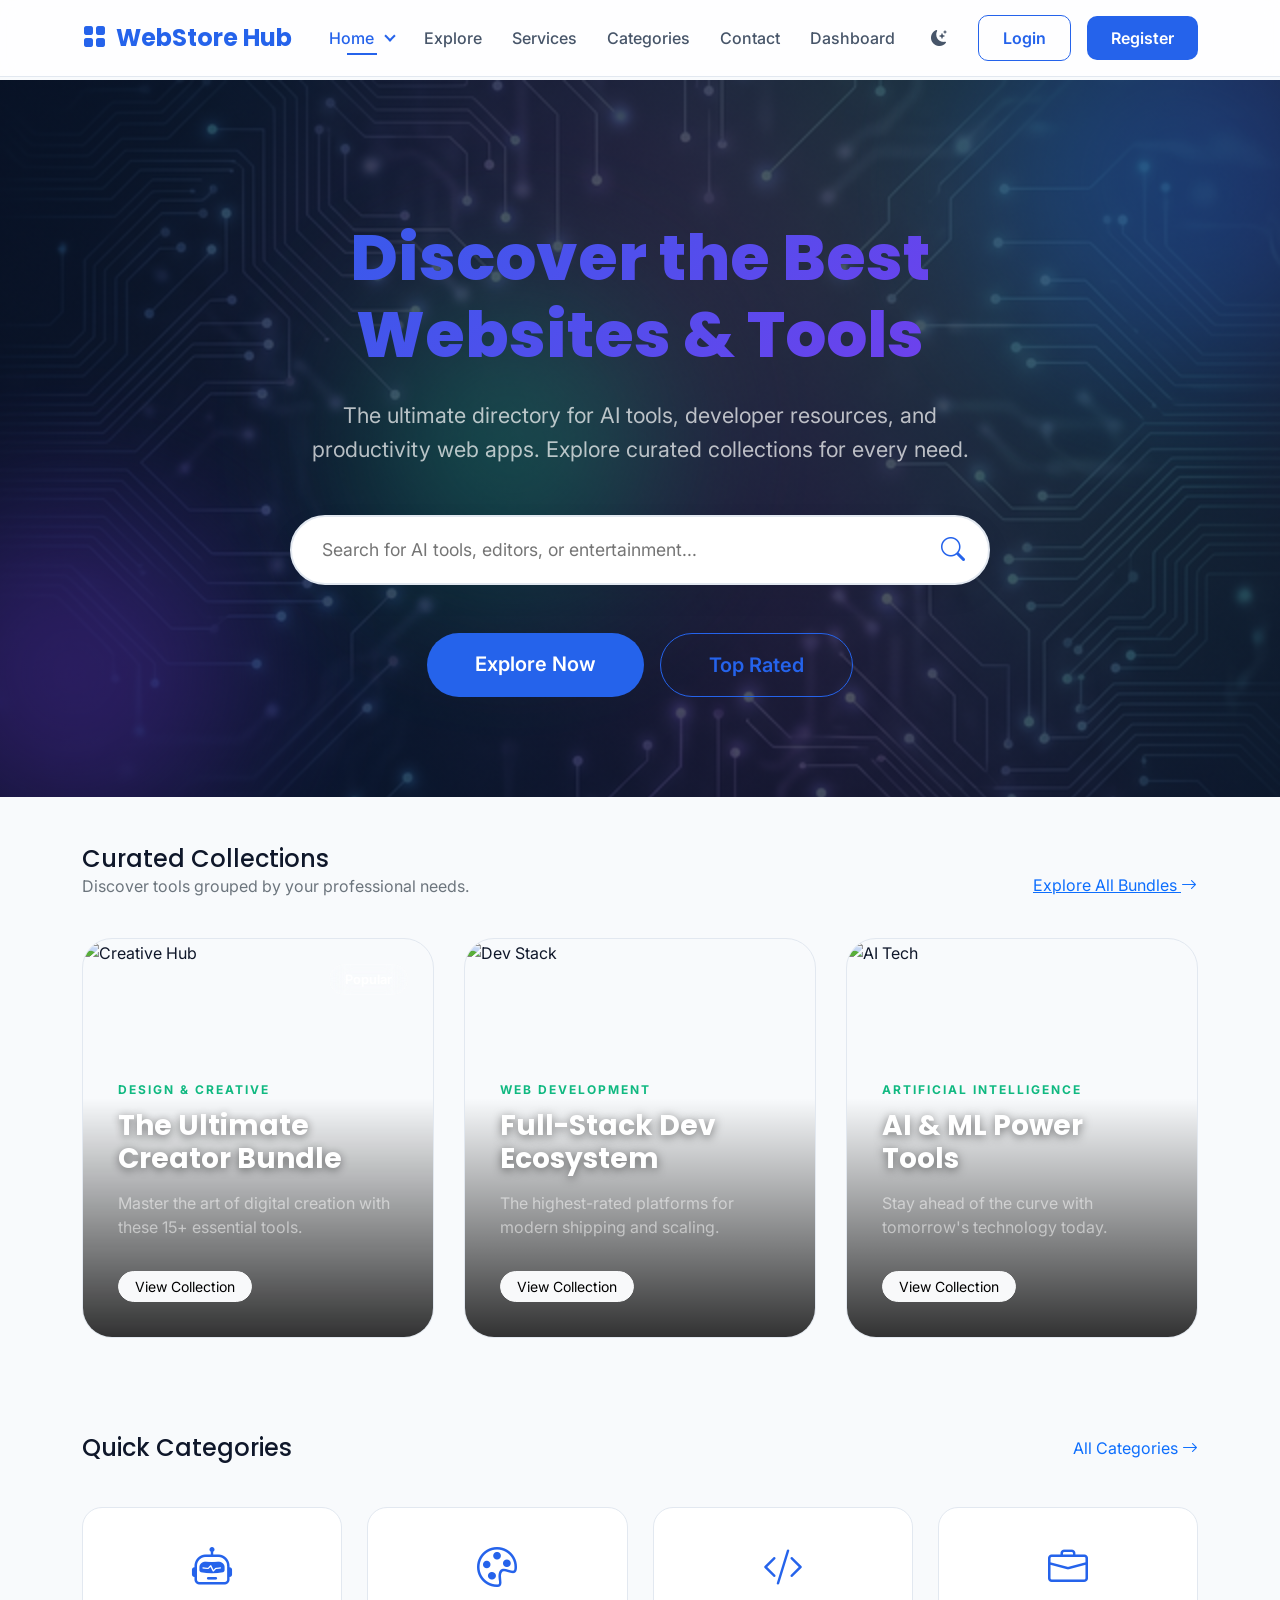
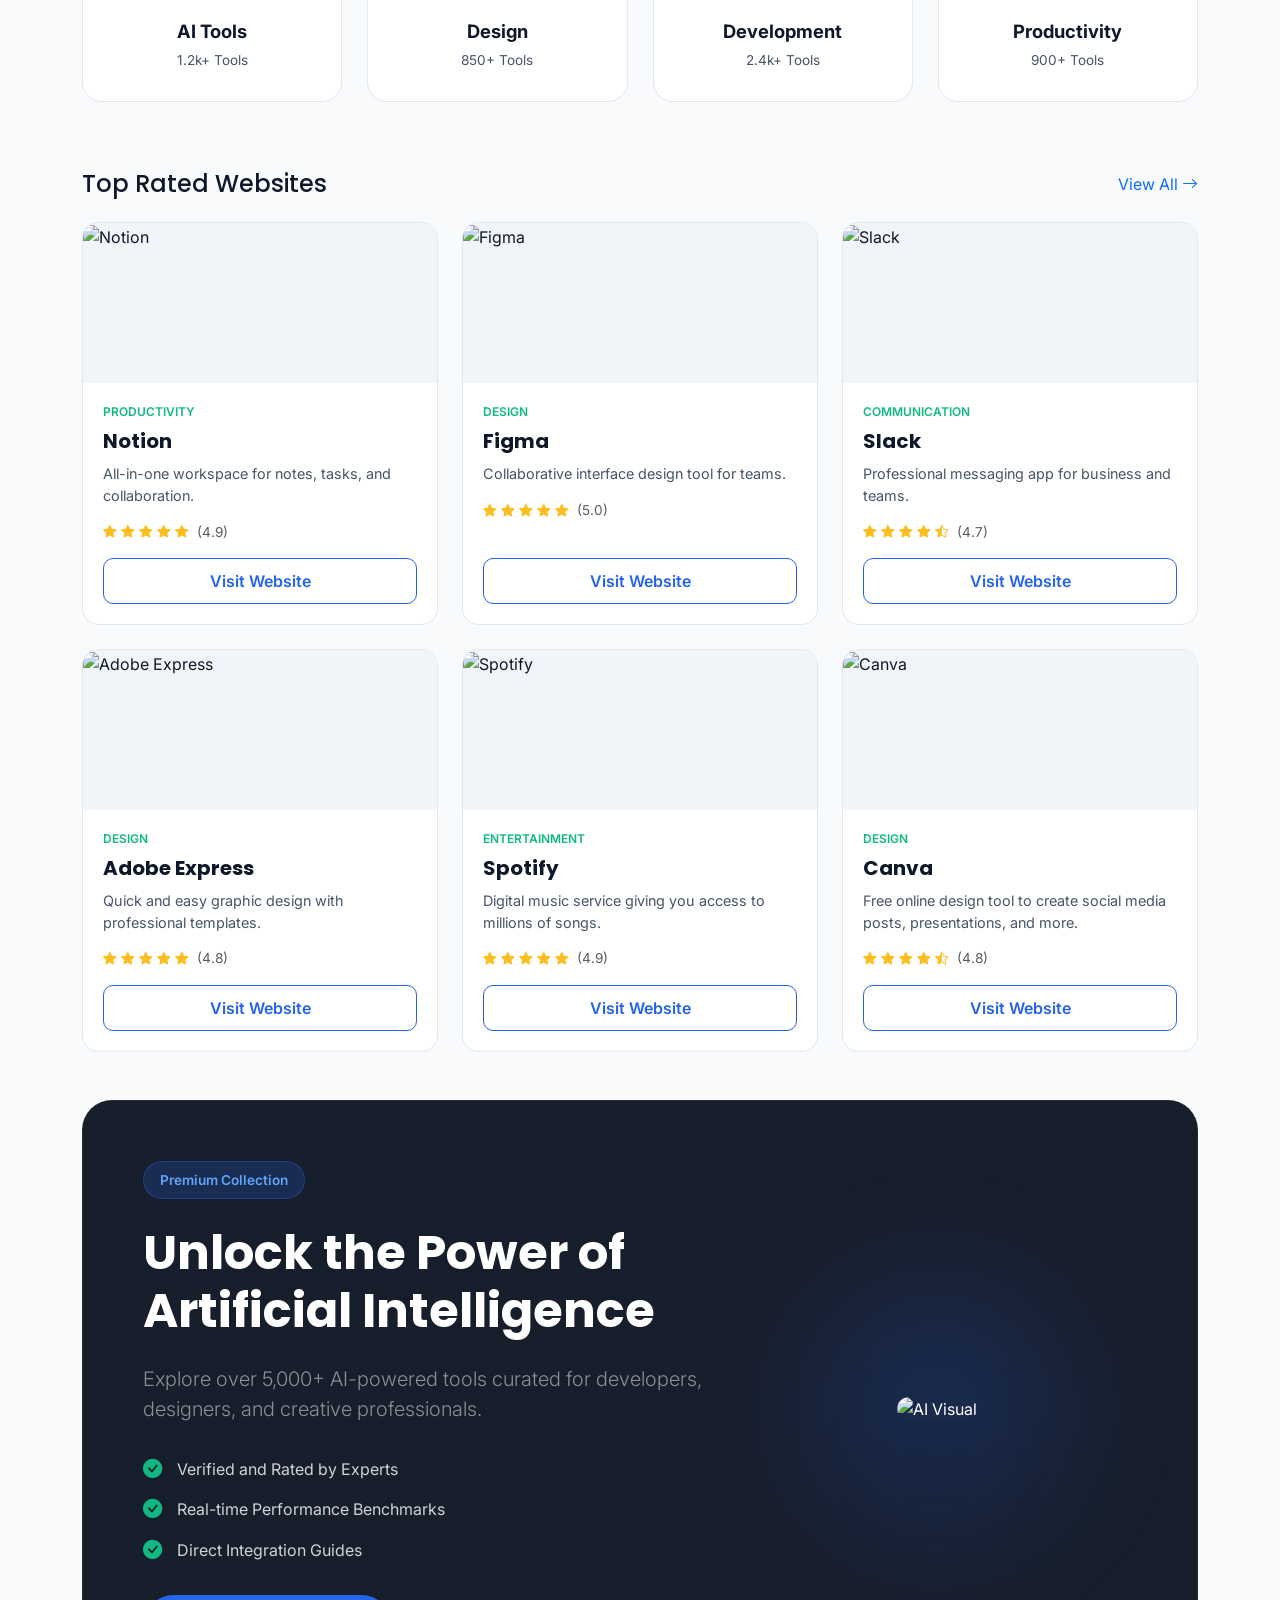
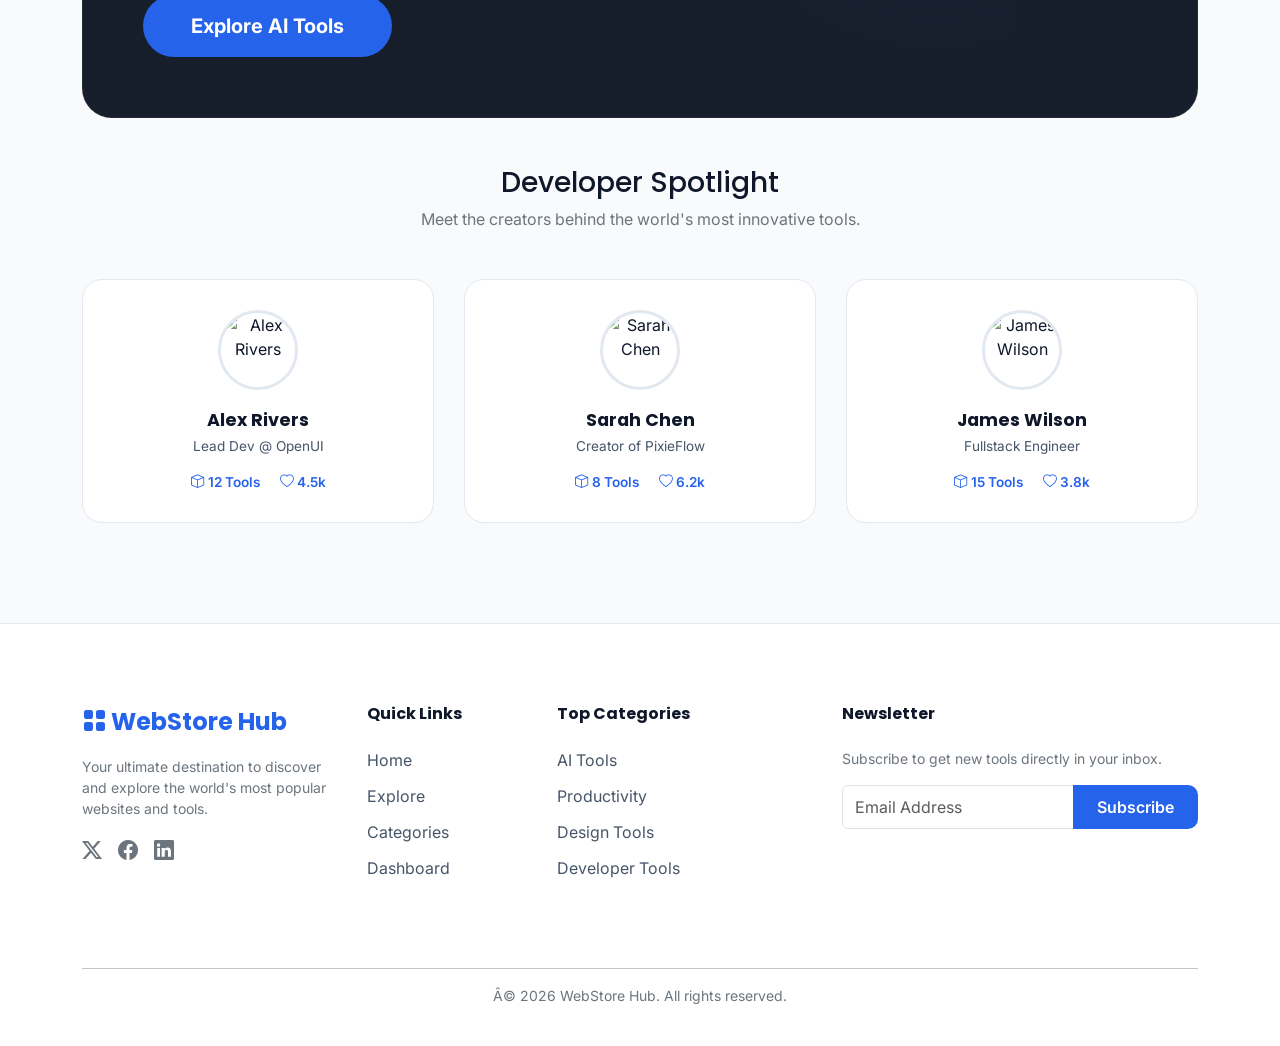
==== commit a1448b53: "Update site layouts and responsive fixes" ====
--- a/index.html
+++ b/index.html
@@ -4,6 +4,7 @@
     <meta charset="UTF-8">
     <meta name="viewport" content="width=device-width, initial-scale=1.0">
     <title>WebStore Hub | Play Store for Websites</title>
+    <link rel="icon" type="image/svg+xml" href="assets/images/favicon.svg">
     <!-- Bootstrap 5 CSS -->
     <link href="https://cdn.jsdelivr.net/npm/bootstrap@5.3.0/dist/css/bootstrap.min.css" rel="stylesheet">
     <!-- Bootstrap Icons -->
@@ -14,7 +15,7 @@
 <body>
 
     <!-- Header -->
-    <nav class="navbar navbar-expand-lg fixed-top">
+    <nav class="navbar navbar-expand-xl fixed-top">
         <div class="container">
             <a class="navbar-brand" href="index.html">
                 <i class="bi bi-grid-fill"></i>
@@ -34,11 +35,12 @@
                             Home
                         </a>
                         <ul class="dropdown-menu border-0 shadow-sm">
-                            <li><a class="dropdown-item" href="index.html">Home 1</a></li>
-                            <li><a class="dropdown-item" href="home2.html">Home 2</a></li>
+                            <li><a class="dropdown-item" href="index.html">Classic Directory</a></li>
+                            <li><a class="dropdown-item" href="home2.html">Modern Marketplace</a></li>
                         </ul>
                     </li>
                     <li class="nav-item"><a class="nav-link" href="explore.html">Explore</a></li>
+                    <li class="nav-item"><a class="nav-link" href="service.html">Services</a></li>
                     <li class="nav-item"><a class="nav-link" href="categories.html">Categories</a></li>
                     <li class="nav-item"><a class="nav-link" href="contact.html">Contact</a></li>
                     <li class="nav-item"><a class="nav-link" href="dashboard.html">Dashboard</a></li>
@@ -67,11 +69,12 @@
                         Home
                     </a>
                     <ul class="dropdown-menu border-0 shadow-sm bg-light">
-                        <li><a class="dropdown-item" href="index.html">Home 1</a></li>
-                        <li><a class="dropdown-item" href="home2.html">Home 2</a></li>
+                        <li><a class="dropdown-item" href="index.html">Classic Directory</a></li>
+                        <li><a class="dropdown-item" href="home2.html">Modern Marketplace</a></li>
                     </ul>
                 </li>
                 <li class="nav-item"><a class="nav-link py-3 border-bottom" href="explore.html">Explore</a></li>
+                <li class="nav-item"><a class="nav-link py-3 border-bottom" href="service.html">Services</a></li>
                 <li class="nav-item"><a class="nav-link py-3 border-bottom" href="categories.html">Categories</a></li>
                 <li class="nav-item"><a class="nav-link py-3 border-bottom" href="contact.html">Contact</a></li>
                 <li class="nav-item"><a class="nav-link py-3 border-bottom" href="dashboard.html">Dashboard</a></li>
@@ -203,105 +206,137 @@
                 <h2 class="h4 m-0">Top Rated Websites</h2>
                 <a href="explore.html" class="text-primary fw-600">View All <i class="bi bi-arrow-right"></i></a>
             </div>
-            <div class="scroll-container">
+            <div class="row g-4 mb-4">
                 <!-- Card 1 -->
-                <div class="website-card" onclick="location.href='website-details.html'">
-                    <div class="card-img-wrapper">
-                        <img src="https://images.unsplash.com/photo-1581291518633-83b4ebd1d83e?w=500&auto=format&fit=crop" class="card-img-top" alt="Notion">
-                    </div>
-                    <div class="card-body">
-                        <div class="card-category">Productivity</div>
-                        <h5 class="card-title">Notion</h5>
-                        <p class="card-description">All-in-one workspace for notes, tasks, and collaboration.</p>
-                        <div class="rating">
-                            <i class="bi bi-star-fill"></i>
-                            <i class="bi bi-star-fill"></i>
-                            <i class="bi bi-star-fill"></i>
-                            <i class="bi bi-star-fill"></i>
-                            <i class="bi bi-star-fill"></i>
-                            <span class="text-muted ms-1">(4.9)</span>
-                        </div>
-                        <button class="btn btn-outline-primary w-100">Visit Website</button>
+                <div class="col-lg-4 col-md-6">
+                    <div class="website-card h-100 d-flex flex-column" onclick="location.href='website-details.html'">
+                        <div class="card-img-wrapper">
+                            <img src="https://images.unsplash.com/photo-1581291518633-83b4ebd1d83e?w=500&auto=format&fit=crop" class="card-img-top" alt="Notion">
+                        </div>
+                        <div class="card-body d-flex flex-column">
+                            <div class="card-category">Productivity</div>
+                            <h5 class="card-title">Notion</h5>
+                            <p class="card-description">All-in-one workspace for notes, tasks, and collaboration.</p>
+                            <div class="rating mb-3">
+                                <i class="bi bi-star-fill"></i>
+                                <i class="bi bi-star-fill"></i>
+                                <i class="bi bi-star-fill"></i>
+                                <i class="bi bi-star-fill"></i>
+                                <i class="bi bi-star-fill"></i>
+                                <span class="text-muted ms-1">(4.9)</span>
+                            </div>
+                            <button class="btn btn-outline-primary w-100 mt-auto">Visit Website</button>
+                        </div>
                     </div>
                 </div>
                 <!-- Card 2 -->
-                <div class="website-card" onclick="location.href='website-details.html'">
-                    <div class="card-img-wrapper">
-                        <img src="https://images.unsplash.com/photo-1611162617213-7d7a39e9b1d7?w=500&auto=format&fit=crop" class="card-img-top" alt="Figma">
-                    </div>
-                    <div class="card-body">
-                        <div class="card-category">Design</div>
-                        <h5 class="card-title">Figma</h5>
-                        <p class="card-description">Collaborative interface design tool for teams.</p>
-                        <div class="rating">
-                            <i class="bi bi-star-fill"></i>
-                            <i class="bi bi-star-fill"></i>
-                            <i class="bi bi-star-fill"></i>
-                            <i class="bi bi-star-fill"></i>
-                            <i class="bi bi-star-fill"></i>
-                            <span class="text-muted ms-1">(5.0)</span>
-                        </div>
-                        <button class="btn btn-outline-primary w-100">Visit Website</button>
+                <div class="col-lg-4 col-md-6">
+                    <div class="website-card h-100 d-flex flex-column" onclick="location.href='website-details.html'">
+                        <div class="card-img-wrapper">
+                            <img src="https://images.unsplash.com/photo-1611162617213-7d7a39e9b1d7?w=500&auto=format&fit=crop" class="card-img-top" alt="Figma">
+                        </div>
+                        <div class="card-body d-flex flex-column">
+                            <div class="card-category">Design</div>
+                            <h5 class="card-title">Figma</h5>
+                            <p class="card-description">Collaborative interface design tool for teams.</p>
+                            <div class="rating mb-3">
+                                <i class="bi bi-star-fill"></i>
+                                <i class="bi bi-star-fill"></i>
+                                <i class="bi bi-star-fill"></i>
+                                <i class="bi bi-star-fill"></i>
+                                <i class="bi bi-star-fill"></i>
+                                <span class="text-muted ms-1">(5.0)</span>
+                            </div>
+                            <button class="btn btn-outline-primary w-100 mt-auto">Visit Website</button>
+                        </div>
                     </div>
                 </div>
                 <!-- Card 3 -->
-                <div class="website-card" onclick="location.href='website-details.html'">
-                    <div class="card-img-wrapper">
-                        <img src="https://images.unsplash.com/photo-1563986768609-322da13575f3?w=500&auto=format&fit=crop" class="card-img-top" alt="Slack">
-                    </div>
-                    <div class="card-body">
-                        <div class="card-category">Communication</div>
-                        <h5 class="card-title">Slack</h5>
-                        <p class="card-description">Professional messaging app for business and teams.</p>
-                        <div class="rating">
-                            <i class="bi bi-star-fill"></i>
-                            <i class="bi bi-star-fill"></i>
-                            <i class="bi bi-star-fill"></i>
-                            <i class="bi bi-star-fill"></i>
-                            <i class="bi bi-star-half"></i>
-                            <span class="text-muted ms-1">(4.7)</span>
-                        </div>
-                        <button class="btn btn-outline-primary w-100">Visit Website</button>
+                <div class="col-lg-4 col-md-6">
+                    <div class="website-card h-100 d-flex flex-column" onclick="location.href='website-details.html'">
+                        <div class="card-img-wrapper">
+                            <img src="https://images.unsplash.com/photo-1563986768609-322da13575f3?w=500&auto=format&fit=crop" class="card-img-top" alt="Slack">
+                        </div>
+                        <div class="card-body d-flex flex-column">
+                            <div class="card-category">Communication</div>
+                            <h5 class="card-title">Slack</h5>
+                            <p class="card-description">Professional messaging app for business and teams.</p>
+                            <div class="rating mb-3">
+                                <i class="bi bi-star-fill"></i>
+                                <i class="bi bi-star-fill"></i>
+                                <i class="bi bi-star-fill"></i>
+                                <i class="bi bi-star-fill"></i>
+                                <i class="bi bi-star-half"></i>
+                                <span class="text-muted ms-1">(4.7)</span>
+                            </div>
+                            <button class="btn btn-outline-primary w-100 mt-auto">Visit Website</button>
+                        </div>
                     </div>
                 </div>
                 <!-- Card 4 -->
-                <div class="website-card" onclick="location.href='website-details.html'">
-                    <div class="card-img-wrapper">
-                        <img src="https://images.unsplash.com/photo-1626785774573-4b799315345d?w=500&auto=format&fit=crop" class="card-img-top" alt="Adobe Express">
-                    </div>
-                    <div class="card-body">
-                        <div class="card-category">Design</div>
-                        <h5 class="card-title">Adobe Express</h5>
-                        <p class="card-description">Quick and easy graphic design with professional templates.</p>
-                        <div class="rating">
-                            <i class="bi bi-star-fill"></i>
-                            <i class="bi bi-star-fill"></i>
-                            <i class="bi bi-star-fill"></i>
-                            <i class="bi bi-star-fill"></i>
-                            <i class="bi bi-star-fill"></i>
-                            <span class="text-muted ms-1">(4.8)</span>
-                        </div>
-                        <button class="btn btn-outline-primary w-100">Visit Website</button>
+                <div class="col-lg-4 col-md-6">
+                    <div class="website-card h-100 d-flex flex-column" onclick="location.href='website-details.html'">
+                        <div class="card-img-wrapper">
+                            <img src="https://images.unsplash.com/photo-1626785774573-4b799315345d?w=500&auto=format&fit=crop" class="card-img-top" alt="Adobe Express">
+                        </div>
+                        <div class="card-body d-flex flex-column">
+                            <div class="card-category">Design</div>
+                            <h5 class="card-title">Adobe Express</h5>
+                            <p class="card-description">Quick and easy graphic design with professional templates.</p>
+                            <div class="rating mb-3">
+                                <i class="bi bi-star-fill"></i>
+                                <i class="bi bi-star-fill"></i>
+                                <i class="bi bi-star-fill"></i>
+                                <i class="bi bi-star-fill"></i>
+                                <i class="bi bi-star-fill"></i>
+                                <span class="text-muted ms-1">(4.8)</span>
+                            </div>
+                            <button class="btn btn-outline-primary w-100 mt-auto">Visit Website</button>
+                        </div>
                     </div>
                 </div>
                 <!-- Card 5 -->
-                <div class="website-card" onclick="location.href='website-details.html'">
-                    <div class="card-img-wrapper">
-                        <img src="https://images.unsplash.com/photo-1614680376593-902f74cf0d41?w=500&auto=format&fit=crop" class="card-img-top" alt="Spotify">
-                    </div>
-                    <div class="card-body">
-                        <div class="card-category">Entertainment</div>
-                        <h5 class="card-title">Spotify</h5>
-                        <p class="card-description">Digital music service giving you access to millions of songs.</p>
-                        <div class="rating">
-                            <i class="bi bi-star-fill"></i>
-                            <i class="bi bi-star-fill"></i>
-                            <i class="bi bi-star-fill"></i>
-                            <i class="bi bi-star-fill"></i>
-                            <i class="bi bi-star-fill"></i>
-                            <span class="text-muted ms-1">(4.9)</span>
-                        </div>
-                        <button class="btn btn-outline-primary w-100">Visit Website</button>
+                <div class="col-lg-4 col-md-6">
+                    <div class="website-card h-100 d-flex flex-column" onclick="location.href='website-details.html'">
+                        <div class="card-img-wrapper">
+                            <img src="https://images.unsplash.com/photo-1614680376593-902f74cf0d41?w=500&auto=format&fit=crop" class="card-img-top" alt="Spotify">
+                        </div>
+                        <div class="card-body d-flex flex-column">
+                            <div class="card-category">Entertainment</div>
+                            <h5 class="card-title">Spotify</h5>
+                            <p class="card-description">Digital music service giving you access to millions of songs.</p>
+                            <div class="rating mb-3">
+                                <i class="bi bi-star-fill"></i>
+                                <i class="bi bi-star-fill"></i>
+                                <i class="bi bi-star-fill"></i>
+                                <i class="bi bi-star-fill"></i>
+                                <i class="bi bi-star-fill"></i>
+                                <span class="text-muted ms-1">(4.9)</span>
+                            </div>
+                            <button class="btn btn-outline-primary w-100 mt-auto">Visit Website</button>
+                        </div>
+                    </div>
+                </div>
+                <!-- Card 6 -->
+                <div class="col-lg-4 col-md-6">
+                    <div class="website-card h-100 d-flex flex-column" onclick="location.href='website-details.html'">
+                        <div class="card-img-wrapper">
+                            <img src="https://images.unsplash.com/photo-1611162617474-5b21e879e113?w=500&auto=format&fit=crop" class="card-img-top" alt="Canva">
+                        </div>
+                        <div class="card-body d-flex flex-column">
+                            <div class="card-category">Design</div>
+                            <h5 class="card-title">Canva</h5>
+                            <p class="card-description">Free online design tool to create social media posts, presentations, and more.</p>
+                            <div class="rating mb-3">
+                                <i class="bi bi-star-fill"></i>
+                                <i class="bi bi-star-fill"></i>
+                                <i class="bi bi-star-fill"></i>
+                                <i class="bi bi-star-fill"></i>
+                                <i class="bi bi-star-half"></i>
+                                <span class="text-muted ms-1">(4.8)</span>
+                            </div>
+                            <button class="btn btn-outline-primary w-100 mt-auto">Visit Website</button>
+                        </div>
                     </div>
                 </div>
             </div>
@@ -417,7 +452,7 @@
                 </div>
             </div>
             <hr class="mt-5 border-color">
-            <p class="text-center text-secondary small mb-0">© 2026 WebStore Hub. All rights reserved.</p>
+            <p class="text-center text-secondary small mb-0">Â© 2026 WebStore Hub. All rights reserved.</p>
         </div>
     </footer>
 
--- a/assets/css/style.css
+++ b/assets/css/style.css
@@ -71,6 +71,10 @@
     color: #FFFFFF !important;
 }
 
+[data-bs-theme="dark"] .form-select option {
+    background-color: var(--card-bg) !important;
+    color: #FFFFFF !important;
+}
 [data-bs-theme="dark"] .form-control::placeholder {
     color: rgba(255, 255, 255, 0.5) !important;
 }
@@ -179,6 +183,22 @@
     transform: rotate(-135deg) translateY(-2px) translateX(-2px);
 }
 
+[data-bs-theme="dark"] .offcanvas .dropdown-menu {
+    background-color: #111827 !important;
+    border: 1px solid rgba(255, 255, 255, 0.08) !important;
+    box-shadow: 0 12px 30px rgba(0, 0, 0, 0.35) !important;
+}
+
+[data-bs-theme="dark"] .offcanvas .dropdown-item {
+    color: #e5e7eb !important;
+}
+
+[data-bs-theme="dark"] .offcanvas .dropdown-item:hover,
+[data-bs-theme="dark"] .offcanvas .dropdown-item:focus {
+    color: #ffffff !important;
+    background-color: rgba(37, 99, 235, 0.16) !important;
+}
+
 .btn-primary {
     background-color: var(--brand-primary);
     border: none;
@@ -321,8 +341,7 @@
 
 .search-input {
     width: 100%;
-    padding: 22px 35px;
-    padding-right: 70px;
+    padding: 22px 80px 22px 35px;
     border-radius: 50px;
     border: 1px solid rgba(255, 255, 255, 0.2);
     background-color: rgba(255, 255, 255, 0.5);
@@ -353,8 +372,7 @@
 
 .search-input {
     width: 100%;
-    padding: 20px 30px;
-    padding-right: 60px;
+    padding: 20px 80px 20px 30px;
     border-radius: 50px;
     border: 2px solid var(--border-color);
     background-color: var(--card-bg);
@@ -377,6 +395,17 @@
     transform: translateY(-50%);
     color: var(--brand-primary);
     font-size: 1.5rem;
+}
+
+@media (max-width: 576px) {
+    .search-input {
+        font-size: 0.82rem !important;
+        padding: 15px 65px 15px 18px !important;
+    }
+    .search-icon {
+        right: 16px !important;
+        font-size: 1.1rem !important;
+    }
 }
 
 /* Horizontal Scroll Rows (Play Store Style) */
@@ -528,13 +557,13 @@
 .footer-heading {
     font-size: 1rem;
     margin-bottom: 25px;
-    text-align: center;
+    text-align: left;
 }
 
 .footer-links {
     list-style: none;
     padding: 0;
-    text-align: center;
+    text-align: left;
 }
 
 .footer-links li {
@@ -547,6 +576,16 @@
 
 .footer-links a:hover {
     color: var(--brand-primary);
+}
+
+footer .d-flex.gap-3 a {
+    transition: all 0.3s ease;
+    display: inline-block;
+}
+
+footer .d-flex.gap-3 a:hover {
+    color: var(--brand-primary) !important;
+    transform: translateY(-3px) scale(1.1);
 }
 
 .back-to-top {
@@ -1012,6 +1051,7 @@
     border-radius: 50px;
     font-size: 0.8rem;
     font-weight: 600;
+    color: white;
 }
 
 @media (max-width: 768px) {
@@ -1373,4 +1413,3 @@
 }
 
 
-
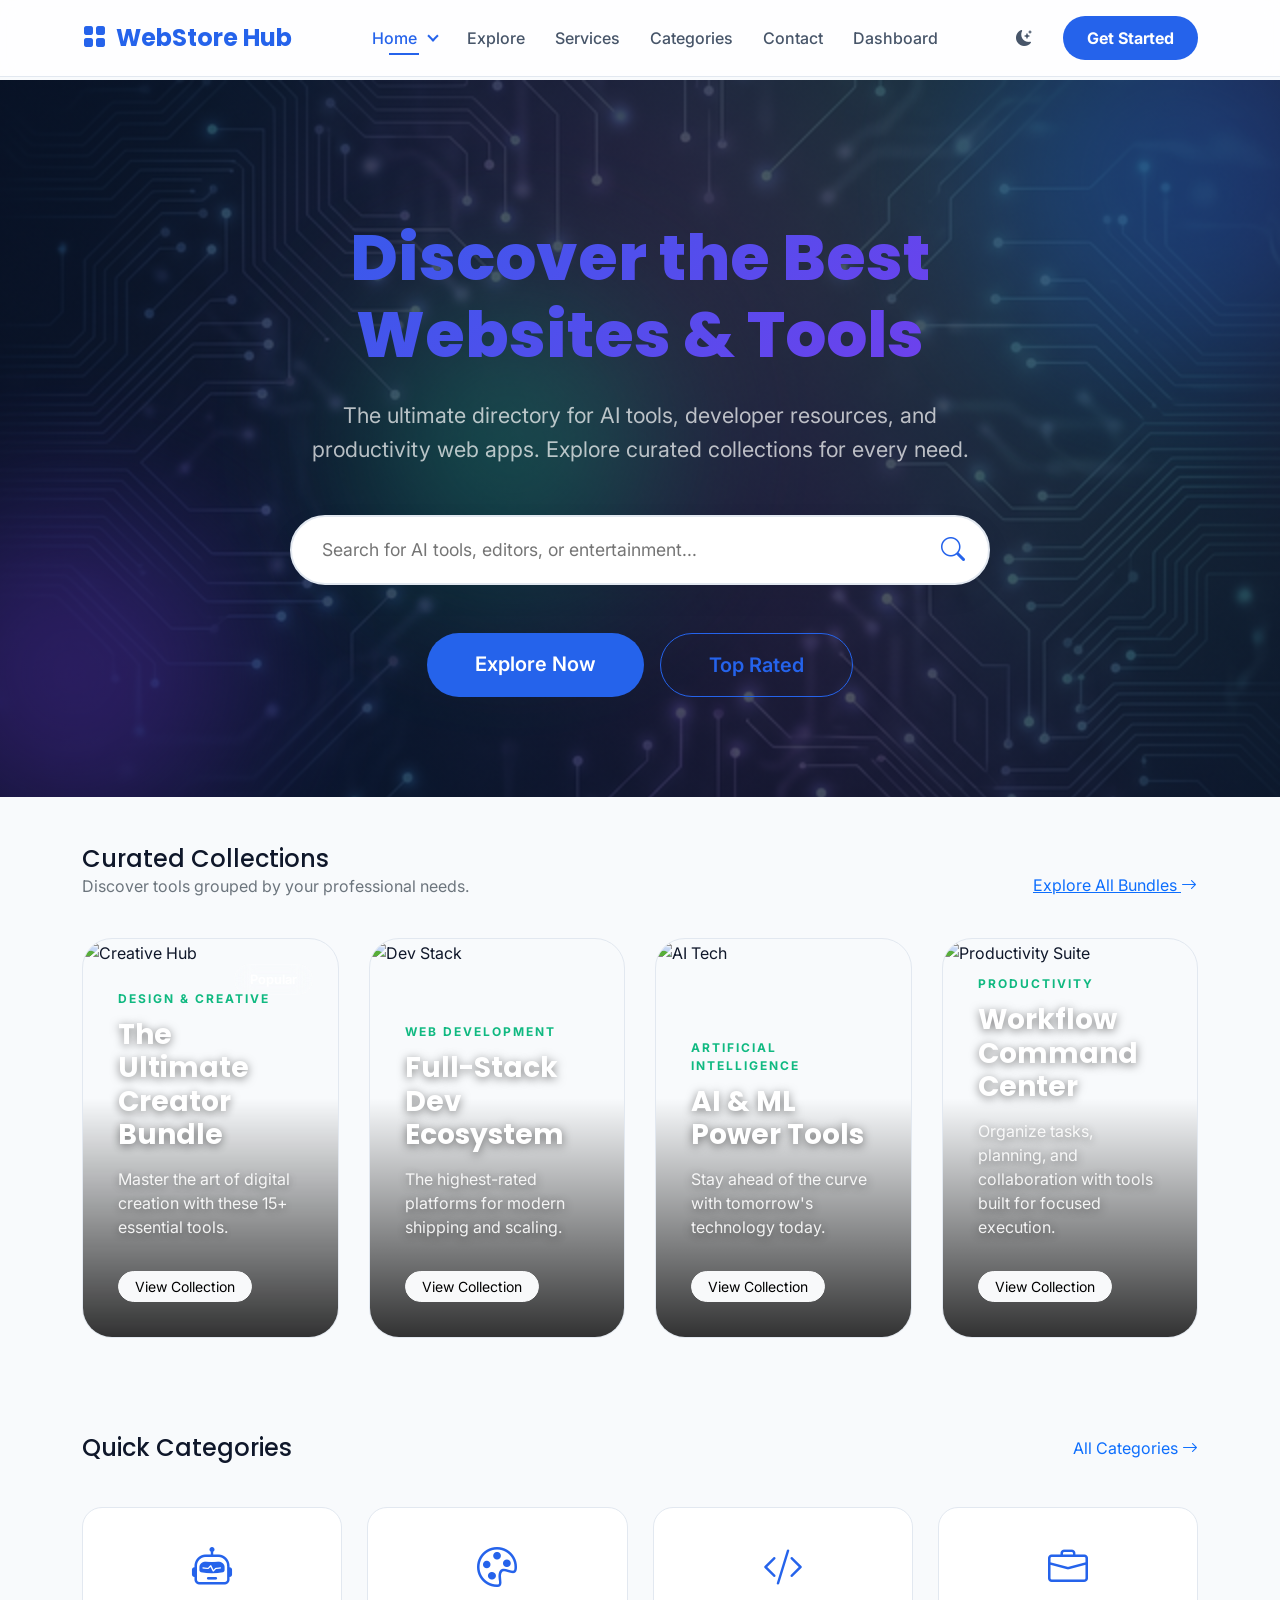
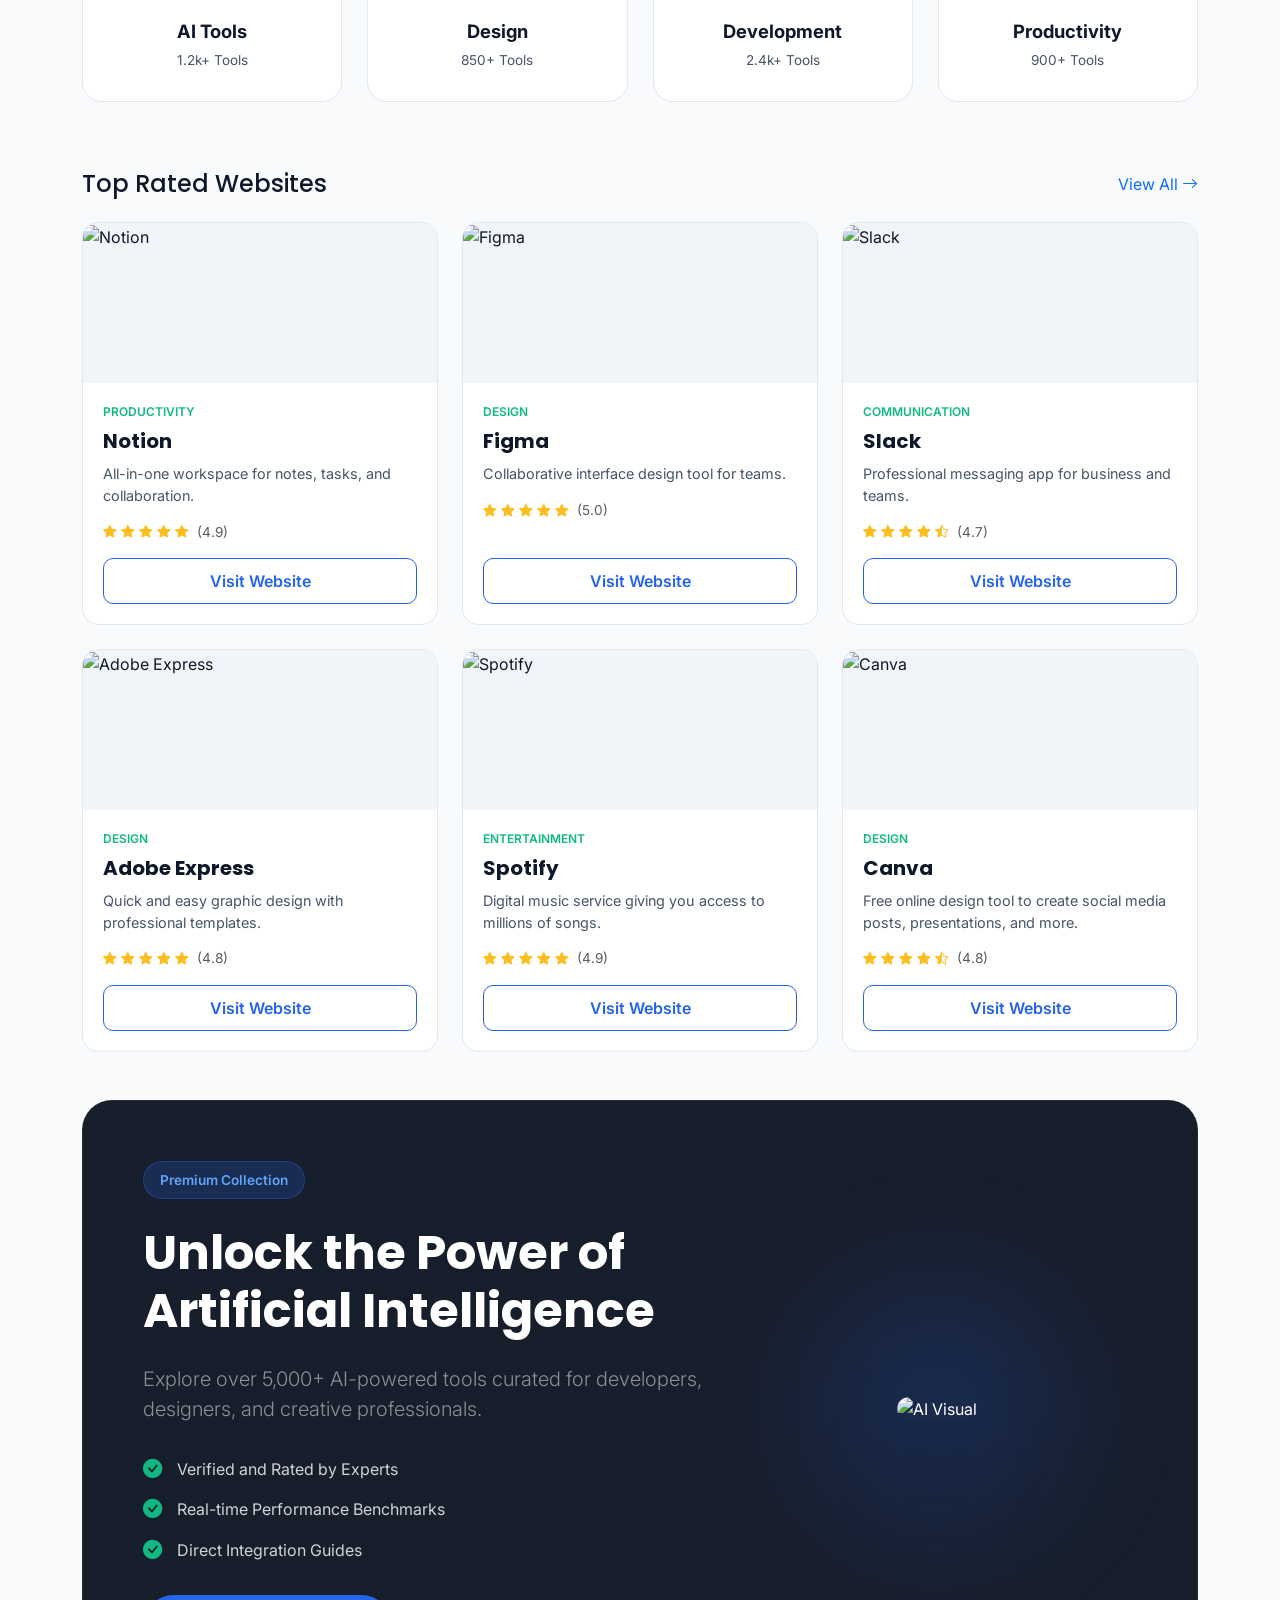
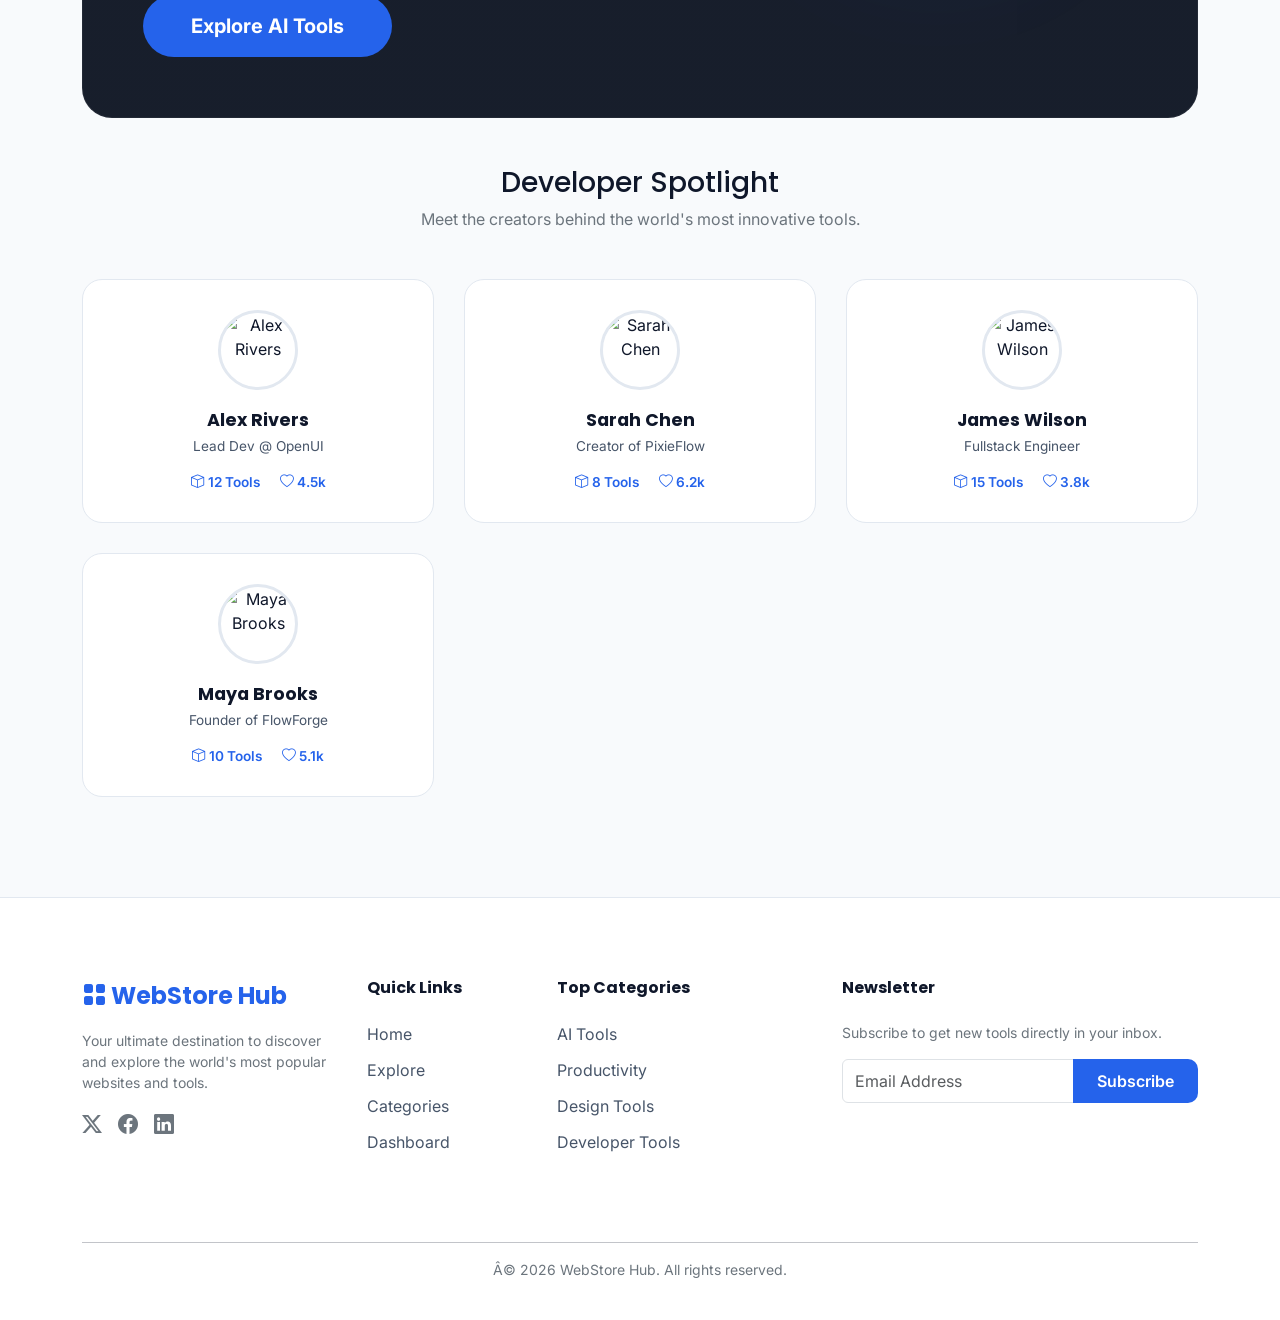
==== commit 920cac5a: "Update WebStore frontend pages" ====
--- a/index.html
+++ b/index.html
@@ -49,8 +49,7 @@
                     <button class="btn btn-link nav-link px-0" id="themeToggle">
                         <i class="bi bi-moon-stars-fill"></i>
                     </button>
-                    <a href="login.html" class="btn btn-outline-primary px-4">Login</a>
-                    <a href="register.html" class="btn btn-primary px-4">Register</a>
+                    <a href="auth.html" class="btn btn-primary px-4 rounded-pill fw-bold">Get Started</a>
                 </div>
             </div>
         </div>
@@ -80,8 +79,7 @@
                 <li class="nav-item"><a class="nav-link py-3 border-bottom" href="dashboard.html">Dashboard</a></li>
             </ul>
             <div class="d-grid gap-2">
-                <a href="login.html" class="btn btn-outline-primary">Login</a>
-                <a href="register.html" class="btn btn-primary">Register</a>
+                <a href="auth.html" class="btn btn-primary rounded-pill fw-bold py-3">Get Started</a>
                 <button class="btn btn-outline-secondary" id="offcanvasThemeToggle">
                     <i class="bi bi-moon-stars-fill me-2"></i> Toggle Dark / Light Mode
                 </button>
@@ -162,6 +160,19 @@
                         <span class="collection-tag">Artificial Intelligence</span>
                         <h3>AI & ML Power Tools</h3>
                         <p class="text-white-50">Stay ahead of the curve with tomorrow's technology today.</p>
+                        <div class="d-flex align-items-center gap-2 mt-3">
+                            <div class="btn btn-sm btn-light rounded-pill px-3">View Collection</div>
+                        </div>
+                    </div>
+                </div>
+                
+                <!-- Collection 4 -->
+                <div class="collection-card">
+                    <img src="https://images.unsplash.com/photo-1516321497487-e288fb19713f?w=800&auto=format&fit=crop" class="collection-img" alt="Productivity Suite">
+                    <div class="collection-overlay">
+                        <span class="collection-tag">Productivity</span>
+                        <h3>Workflow Command Center</h3>
+                        <p class="text-white-50">Organize tasks, planning, and collaboration with tools built for focused execution.</p>
                         <div class="d-flex align-items-center gap-2 mt-3">
                             <div class="btn btn-sm btn-light rounded-pill px-3">View Collection</div>
                         </div>
@@ -405,6 +416,15 @@
                         <span><i class="bi bi-heart"></i> 3.8k</span>
                     </div>
                 </div>
+                <div class="creator-card float-spotlight" style="animation-delay: -6s;">
+                    <img src="https://images.unsplash.com/photo-1494790108377-be9c29b29330?w=200&auto=format&fit=crop" class="creator-img" alt="Maya Brooks">
+                    <h5 class="creator-name">Maya Brooks</h5>
+                    <p class="creator-role">Founder of FlowForge</p>
+                    <div class="creator-stats">
+                        <span><i class="bi bi-box"></i> 10 Tools</span>
+                        <span><i class="bi bi-heart"></i> 5.1k</span>
+                    </div>
+                </div>
             </div>
         </section>
     </main>
--- a/assets/css/style.css
+++ b/assets/css/style.css
@@ -136,6 +136,25 @@
     gap: 10px;
 }
 
+.navbar-toggler {
+    padding: 0.35rem 0.5rem;
+    flex-shrink: 0;
+}
+
+.offcanvas {
+    z-index: 1080;
+}
+
+.offcanvas-backdrop {
+    z-index: 1075;
+}
+
+.offcanvas .btn-primary {
+    padding: 0.85rem 1rem;
+    font-size: 0.95rem;
+    border-radius: 999px;
+}
+
 .nav-link {
     font-weight: 500;
     color: var(--text-secondary) !important;
@@ -612,6 +631,12 @@
     padding: 20px 0;
 }
 
+@media (min-width: 992px) and (max-width: 1199px) {
+    .category-grid {
+        grid-template-columns: repeat(4, minmax(0, 1fr));
+    }
+}
+
 .category-card {
     background: var(--card-bg);
     border: 1px solid var(--border-color);
@@ -836,6 +861,10 @@
     grid-row: span 2;
 }
 
+.grid-item.wide {
+    grid-column: span 2;
+}
+
 .grid-content {
     position: absolute;
     inset: 0;
@@ -889,6 +918,9 @@
     .grid-item.large {
         grid-row: span 1;
     }
+    .grid-item.wide {
+        grid-column: span 1;
+    }
 }
 
 @media (max-width: 768px) {
@@ -982,7 +1014,7 @@
 /* Featured Collections Section */
 .collections-grid {
     display: grid;
-    grid-template-columns: repeat(auto-fit, minmax(350px, 1fr));
+    grid-template-columns: repeat(4, minmax(0, 1fr));
     gap: 30px;
     margin-top: 40px;
 }
@@ -1028,6 +1060,11 @@
     font-size: 1.75rem;
     margin-bottom: 15px;
     text-shadow: 0 2px 10px rgba(0,0,0,0.5);
+}
+
+.collection-overlay p {
+    color: rgba(255, 255, 255, 0.9) !important;
+    text-shadow: 0 2px 10px rgba(0, 0, 0, 0.45);
 }
 
 .collection-card:hover {
@@ -1052,6 +1089,12 @@
     font-size: 0.8rem;
     font-weight: 600;
     color: white;
+}
+
+@media (max-width: 1200px) {
+    .collections-grid {
+        grid-template-columns: repeat(2, minmax(0, 1fr));
+    }
 }
 
 @media (max-width: 768px) {
@@ -1323,6 +1366,54 @@
     .hero-title { font-size: 1.8rem; }
     .collections-grid { grid-template-columns: 1fr; }
     .collection-card { height: 300px; }
+}
+
+@media (max-width: 360px) {
+    body {
+        padding-top: 72px;
+    }
+
+    .navbar {
+        padding: 10px 0;
+    }
+
+    .navbar .container {
+        display: flex;
+        align-items: center;
+        justify-content: space-between;
+        gap: 10px;
+        flex-wrap: nowrap;
+    }
+
+    .navbar-brand {
+        font-size: 0.9rem;
+        gap: 6px;
+        min-width: 0;
+    }
+
+    .navbar-brand i {
+        font-size: 1rem;
+        flex-shrink: 0;
+    }
+
+    .navbar-toggler {
+        margin-left: auto;
+    }
+
+    .offcanvas.offcanvas-end {
+        width: min(100vw, 320px);
+    }
+
+    .offcanvas-header,
+    .offcanvas-body {
+        padding-left: 1rem;
+        padding-right: 1rem;
+    }
+
+    .offcanvas .nav-link {
+        padding-left: 0.75rem !important;
+        padding-right: 0.75rem !important;
+    }
 }
 
 /* 3D Industry Scene */
@@ -1411,5 +1502,3 @@
     .card-4 { transform: rotateY(216deg) translateZ(180px); }
     .card-5 { transform: rotateY(288deg) translateZ(180px); }
 }
-
-
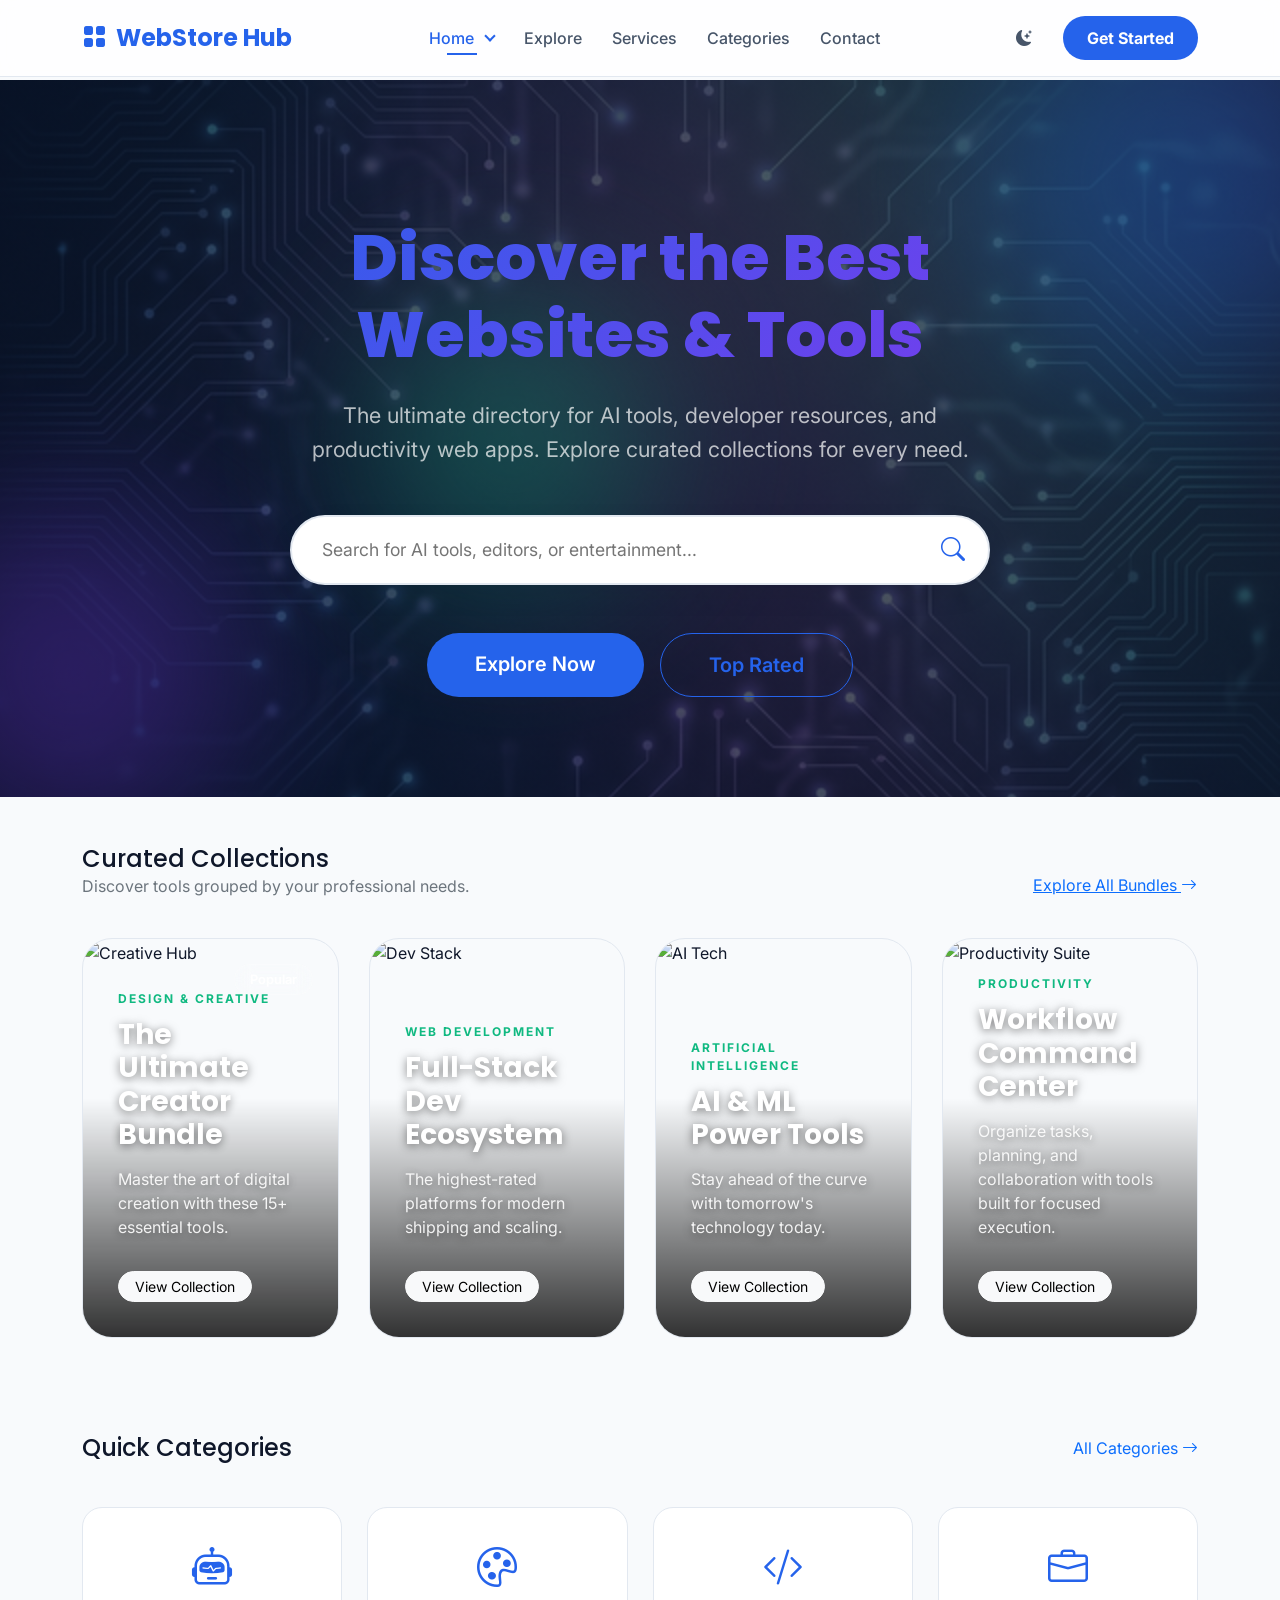
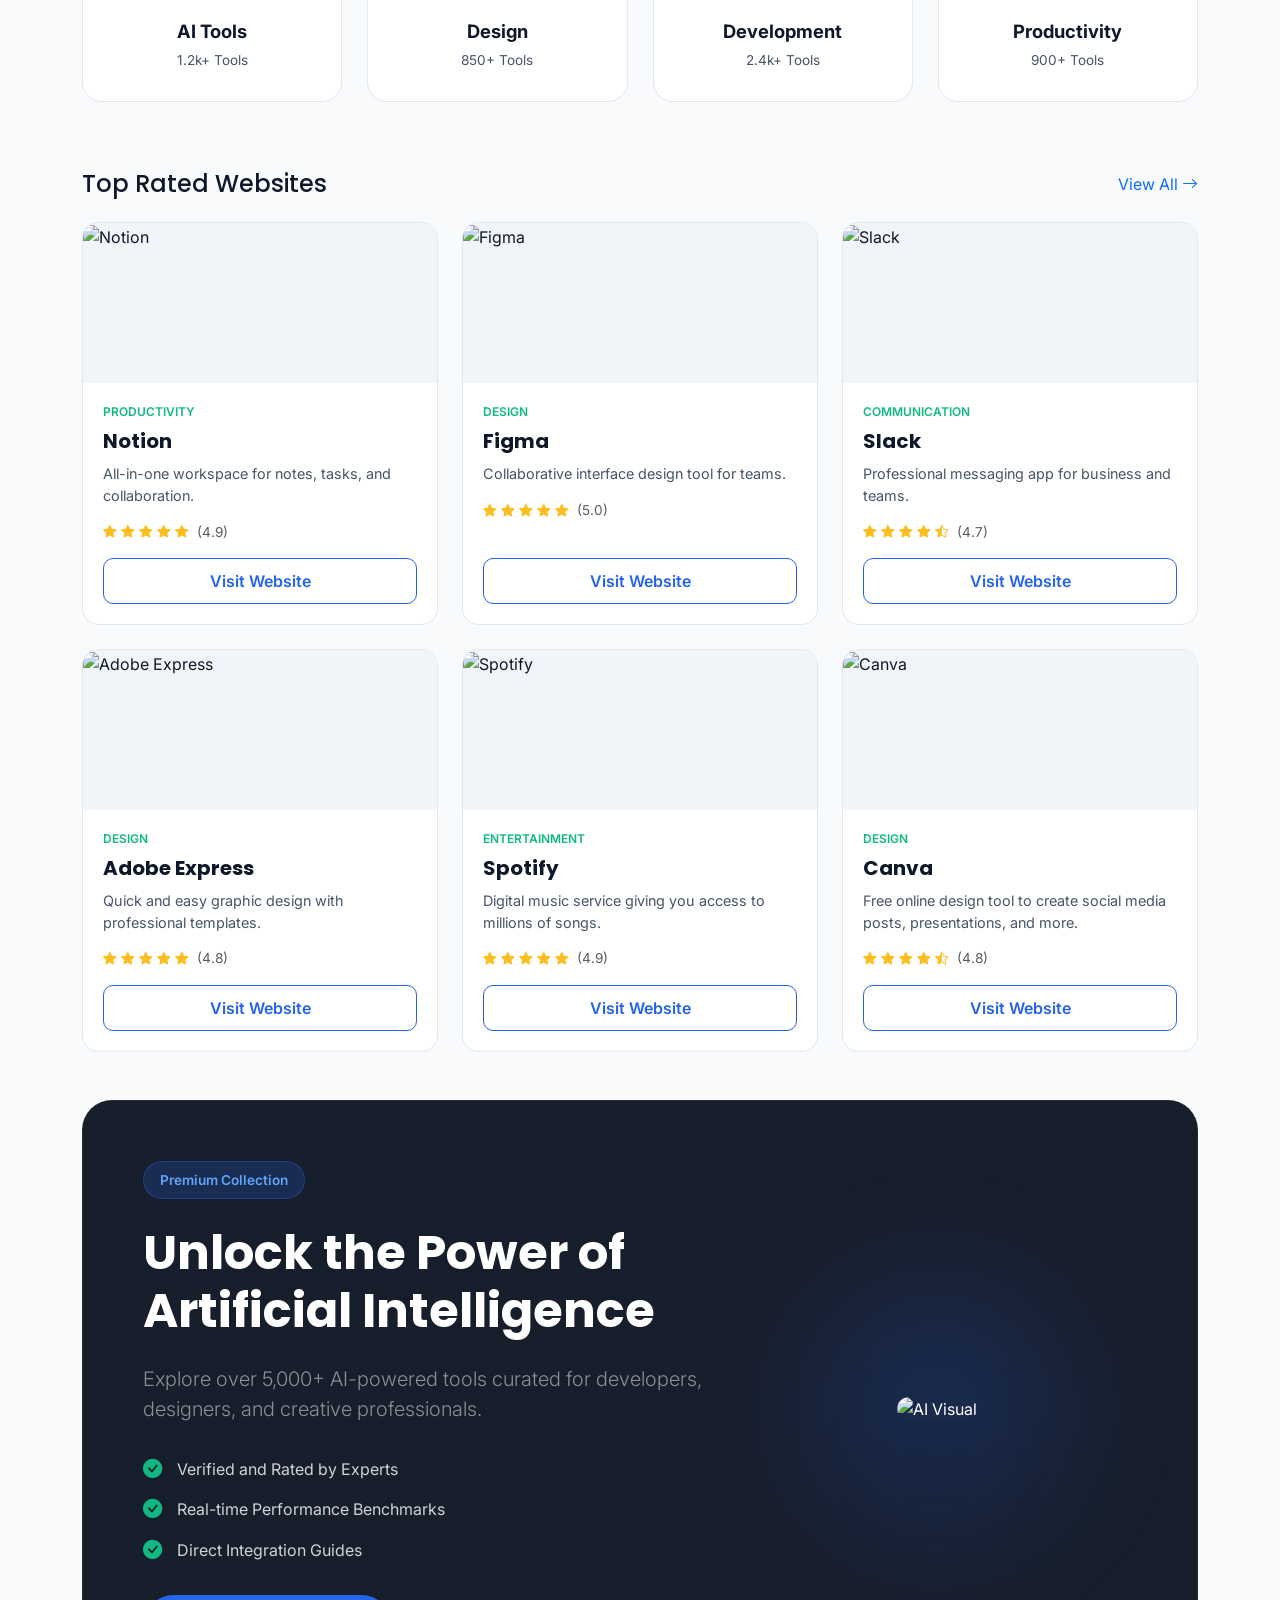
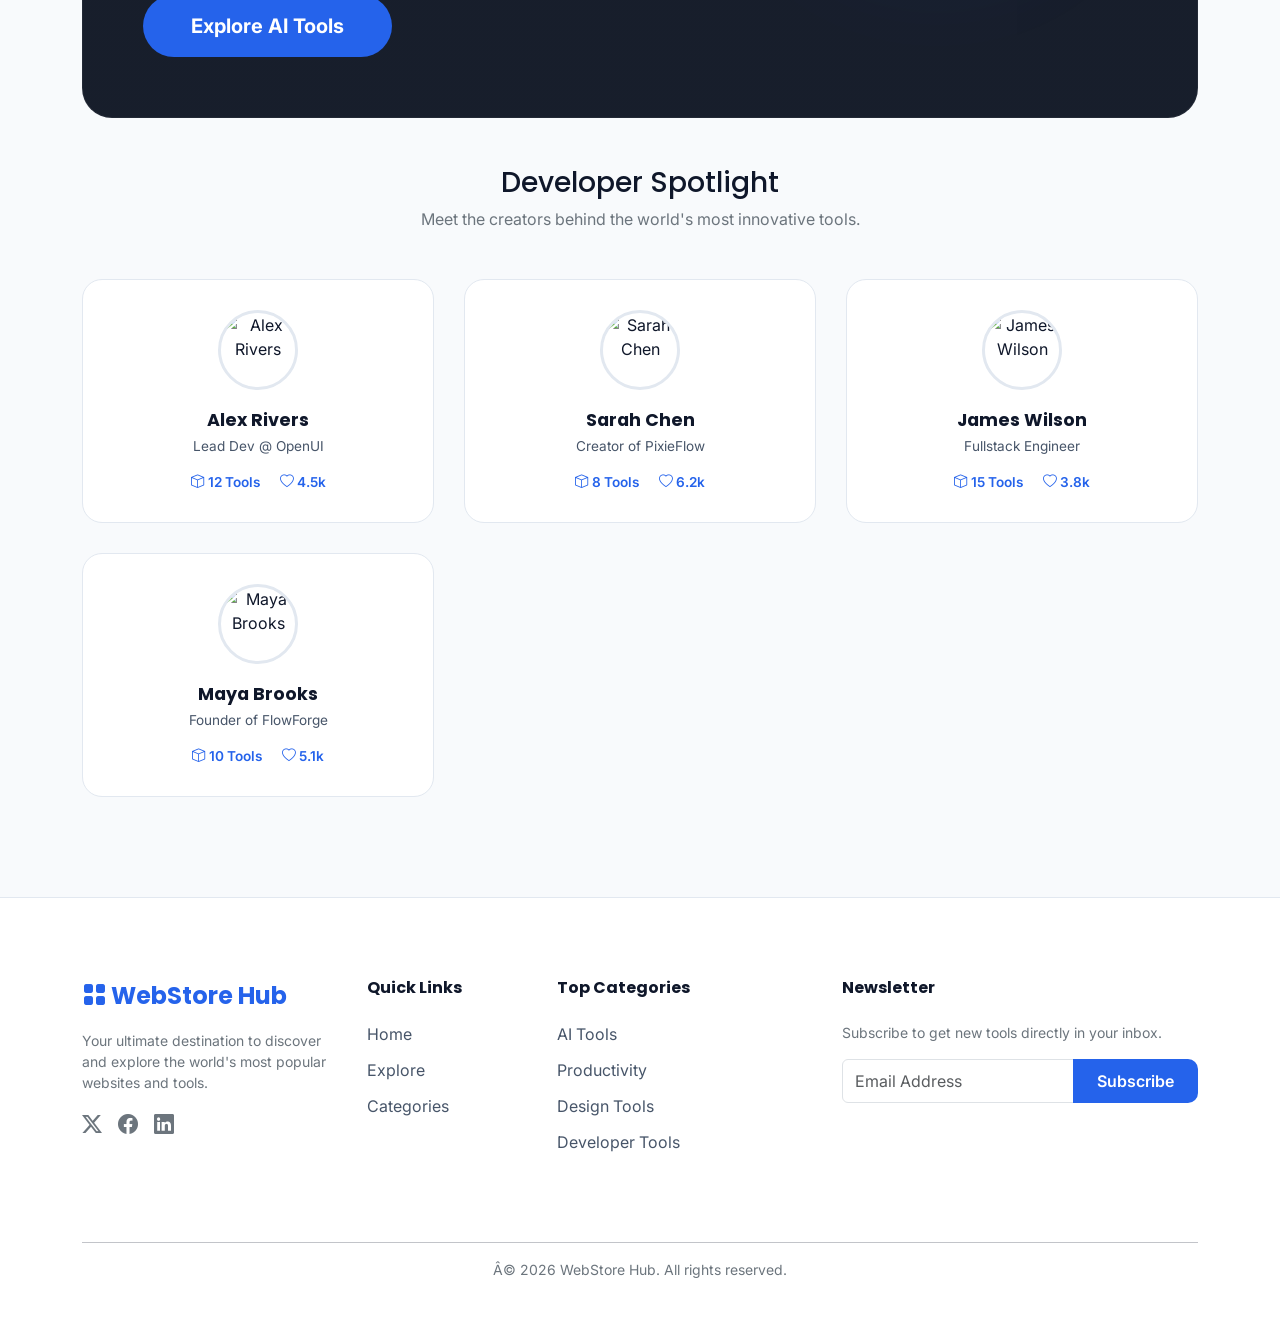
==== commit 403d26a3: "Fix missing images and update layout in explore page and verify details page" ====
--- a/index.html
+++ b/index.html
@@ -43,7 +43,7 @@
                     <li class="nav-item"><a class="nav-link" href="service.html">Services</a></li>
                     <li class="nav-item"><a class="nav-link" href="categories.html">Categories</a></li>
                     <li class="nav-item"><a class="nav-link" href="contact.html">Contact</a></li>
-                    <li class="nav-item"><a class="nav-link" href="dashboard.html">Dashboard</a></li>
+
                 </ul>
                 <div class="d-flex align-items-center gap-3">
                     <button class="btn btn-link nav-link px-0" id="themeToggle">
@@ -76,7 +76,7 @@
                 <li class="nav-item"><a class="nav-link py-3 border-bottom" href="service.html">Services</a></li>
                 <li class="nav-item"><a class="nav-link py-3 border-bottom" href="categories.html">Categories</a></li>
                 <li class="nav-item"><a class="nav-link py-3 border-bottom" href="contact.html">Contact</a></li>
-                <li class="nav-item"><a class="nav-link py-3 border-bottom" href="dashboard.html">Dashboard</a></li>
+
             </ul>
             <div class="d-grid gap-2">
                 <a href="auth.html" class="btn btn-primary rounded-pill fw-bold py-3">Get Started</a>
@@ -450,7 +450,7 @@
                         <li><a href="index.html">Home</a></li>
                         <li><a href="explore.html">Explore</a></li>
                         <li><a href="categories.html">Categories</a></li>
-                        <li><a href="dashboard.html">Dashboard</a></li>
+
                     </ul>
                 </div>
                 <div class="col-lg-3 col-md-6 mb-4">
--- a/assets/css/style.css
+++ b/assets/css/style.css
@@ -457,6 +457,9 @@
     min-width: 0;
     max-width: 100%;
     width: 100%;
+    height: 100%;
+    display: flex;
+    flex-direction: column;
 }
 
 .website-card:hover {
@@ -502,6 +505,9 @@
 
 .card-body {
     padding: 20px;
+    display: flex;
+    flex-direction: column;
+    flex-grow: 1;
 }
 
 .card-category {
@@ -623,6 +629,10 @@
     z-index: 1000;
 }
 
+.border-accent {
+    border-color: var(--brand-accent) !important;
+}
+
 /* Quick Categories Section */
 .category-grid {
     display: grid;
